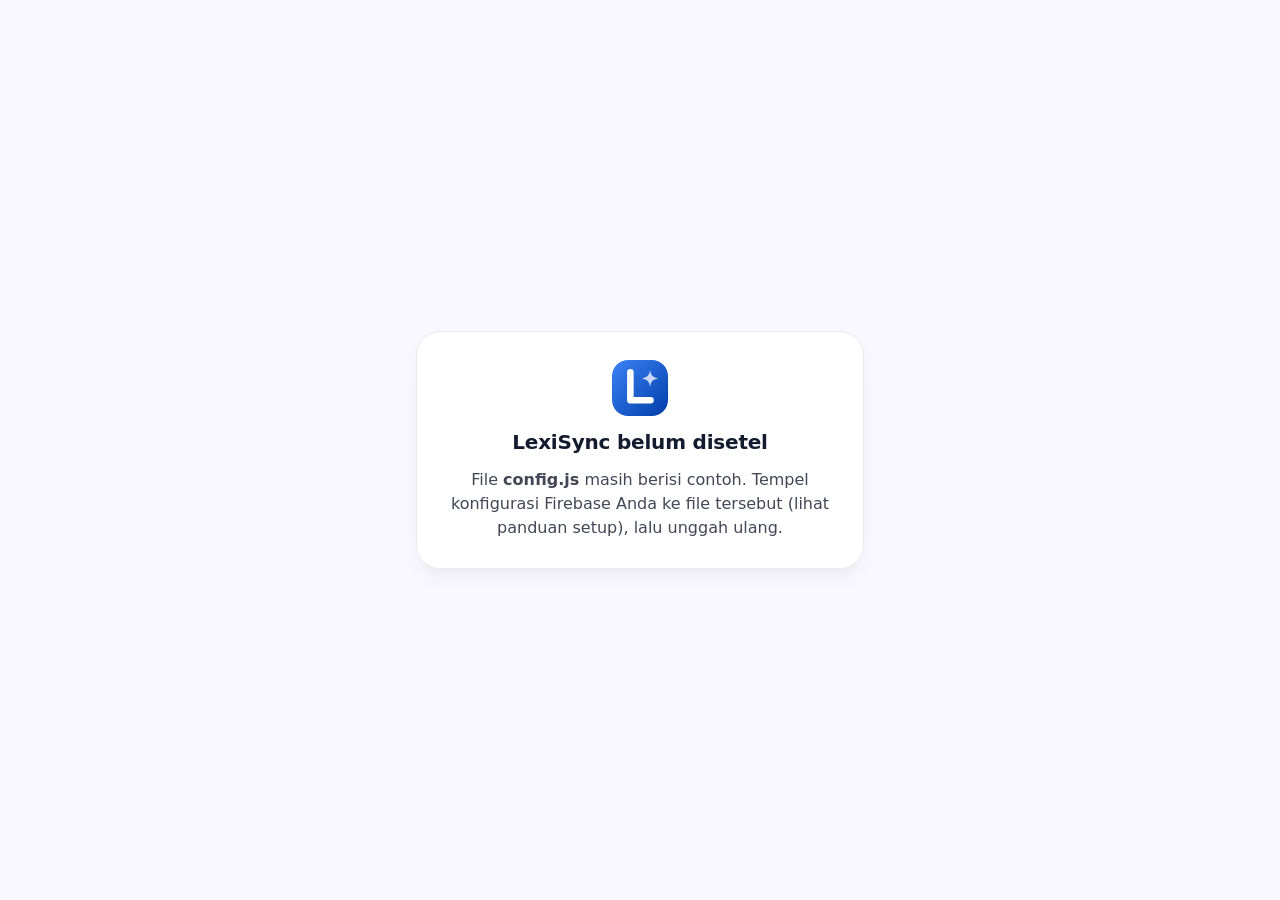
==== index.html @ 3a320dfc "Add files via upload" ====
<!doctype html>
<html lang="en" data-mode="student">
<head>
<meta charset="utf-8">
<meta name="viewport" content="width=device-width, initial-scale=1, viewport-fit=cover">
<meta name="theme-color" content="#faf8ff">
<meta name="color-scheme" content="light">
<meta name="description" content="LexiSync — The Adaptive CEFR Vocab Hub. Weekly vocabulary mastery quiz.">
<title>LexiSync · Adaptive CEFR Vocab Hub</title>
<link rel="icon" href="favicon.ico">
<link rel="preload" href="fonts/inter.woff2" as="font" type="font/woff2" crossorigin>
<link rel="stylesheet" href="app.css?v=1.1.0">
</head>
<body class="min-h-screen bg-surface text-on-surface antialiased">
<div id="app" class="min-h-screen">
  <div class="min-h-screen flex items-center justify-center text-on-surface-variant font-label-lg text-label-lg">Loading LexiSync…</div>
</div>
<div id="modal-root"></div>
<div id="toast-root"></div>
<noscript><p style="padding:24px;font-family:sans-serif">LexiSync needs JavaScript. Please enable it in your browser.</p></noscript>
<script src="config.js?v=1.1.0"></script>
<script src="firebase.js?v=1.1.0"></script>
<script src="app.js?v=1.1.0"></script>
</body>
</html>
---- app.css ----
@font-face{font-family:Inter;font-style:normal;font-display:swap;font-weight:100 900;src:url(fonts/inter.woff2) format("woff2")}@font-face{font-family:Plus Jakarta Sans;font-style:normal;font-display:swap;font-weight:200 800;src:url(fonts/jakarta.woff2) format("woff2")}*,:after,:before{--tw-border-spacing-x:0;--tw-border-spacing-y:0;--tw-translate-x:0;--tw-translate-y:0;--tw-rotate:0;--tw-skew-x:0;--tw-skew-y:0;--tw-scale-x:1;--tw-scale-y:1;--tw-pan-x: ;--tw-pan-y: ;--tw-pinch-zoom: ;--tw-scroll-snap-strictness:proximity;--tw-gradient-from-position: ;--tw-gradient-via-position: ;--tw-gradient-to-position: ;--tw-ordinal: ;--tw-slashed-zero: ;--tw-numeric-figure: ;--tw-numeric-spacing: ;--tw-numeric-fraction: ;--tw-ring-inset: ;--tw-ring-offset-width:0px;--tw-ring-offset-color:#fff;--tw-ring-color:rgba(59,130,246,.5);--tw-ring-offset-shadow:0 0 #0000;--tw-ring-shadow:0 0 #0000;--tw-shadow:0 0 #0000;--tw-shadow-colored:0 0 #0000;--tw-blur: ;--tw-brightness: ;--tw-contrast: ;--tw-grayscale: ;--tw-hue-rotate: ;--tw-invert: ;--tw-saturate: ;--tw-sepia: ;--tw-drop-shadow: ;--tw-backdrop-blur: ;--tw-backdrop-brightness: ;--tw-backdrop-contrast: ;--tw-backdrop-grayscale: ;--tw-backdrop-hue-rotate: ;--tw-backdrop-invert: ;--tw-backdrop-opacity: ;--tw-backdrop-saturate: ;--tw-backdrop-sepia: ;--tw-contain-size: ;--tw-contain-layout: ;--tw-contain-paint: ;--tw-contain-style: }::backdrop{--tw-border-spacing-x:0;--tw-border-spacing-y:0;--tw-translate-x:0;--tw-translate-y:0;--tw-rotate:0;--tw-skew-x:0;--tw-skew-y:0;--tw-scale-x:1;--tw-scale-y:1;--tw-pan-x: ;--tw-pan-y: ;--tw-pinch-zoom: ;--tw-scroll-snap-strictness:proximity;--tw-gradient-from-position: ;--tw-gradient-via-position: ;--tw-gradient-to-position: ;--tw-ordinal: ;--tw-slashed-zero: ;--tw-numeric-figure: ;--tw-numeric-spacing: ;--tw-numeric-fraction: ;--tw-ring-inset: ;--tw-ring-offset-width:0px;--tw-ring-offset-color:#fff;--tw-ring-color:rgba(59,130,246,.5);--tw-ring-offset-shadow:0 0 #0000;--tw-ring-shadow:0 0 #0000;--tw-shadow:0 0 #0000;--tw-shadow-colored:0 0 #0000;--tw-blur: ;--tw-brightness: ;--tw-contrast: ;--tw-grayscale: ;--tw-hue-rotate: ;--tw-invert: ;--tw-saturate: ;--tw-sepia: ;--tw-drop-shadow: ;--tw-backdrop-blur: ;--tw-backdrop-brightness: ;--tw-backdrop-contrast: ;--tw-backdrop-grayscale: ;--tw-backdrop-hue-rotate: ;--tw-backdrop-invert: ;--tw-backdrop-opacity: ;--tw-backdrop-saturate: ;--tw-backdrop-sepia: ;--tw-contain-size: ;--tw-contain-layout: ;--tw-contain-paint: ;--tw-contain-style: }

/*! tailwindcss v3.4.17 | MIT License | https://tailwindcss.com*/*,:after,:before{box-sizing:border-box;border:0 solid #e5e7eb}:after,:before{--tw-content:""}:host,html{line-height:1.5;-webkit-text-size-adjust:100%;-moz-tab-size:4;-o-tab-size:4;tab-size:4;font-family:Inter,system-ui,Segoe UI,Roboto,sans-serif;font-feature-settings:normal;font-variation-settings:normal;-webkit-tap-highlight-color:transparent}body{line-height:inherit}hr{height:0;color:inherit;border-top-width:1px}abbr:where([title]){-webkit-text-decoration:underline dotted;text-decoration:underline dotted}h1,h2,h3,h4,h5,h6{font-size:inherit;font-weight:inherit}a{color:inherit;text-decoration:inherit}b,strong{font-weight:bolder}code,kbd,pre,samp{font-family:ui-monospace,SFMono-Regular,Menlo,Monaco,Consolas,Liberation Mono,Courier New,monospace;font-feature-settings:normal;font-variation-settings:normal;font-size:1em}small{font-size:80%}sub,sup{font-size:75%;line-height:0;position:relative;vertical-align:baseline}sub{bottom:-.25em}sup{top:-.5em}table{text-indent:0;border-color:inherit;border-collapse:collapse}button,input,optgroup,select,textarea{font-family:inherit;font-feature-settings:inherit;font-variation-settings:inherit;font-size:100%;font-weight:inherit;line-height:inherit;letter-spacing:inherit;color:inherit;margin:0;padding:0}button,select{text-transform:none}button,input:where([type=button]),input:where([type=reset]),input:where([type=submit]){-webkit-appearance:button;background-color:transparent;background-image:none}:-moz-focusring{outline:auto}:-moz-ui-invalid{box-shadow:none}progress{vertical-align:baseline}::-webkit-inner-spin-button,::-webkit-outer-spin-button{height:auto}[type=search]{-webkit-appearance:textfield;outline-offset:-2px}::-webkit-search-decoration{-webkit-appearance:none}::-webkit-file-upload-button{-webkit-appearance:button;font:inherit}summary{display:list-item}blockquote,dd,dl,figure,h1,h2,h3,h4,h5,h6,hr,p,pre{margin:0}fieldset{margin:0}fieldset,legend{padding:0}menu,ol,ul{list-style:none;margin:0;padding:0}dialog{padding:0}textarea{resize:vertical}input::-moz-placeholder,textarea::-moz-placeholder{opacity:1;color:#9ca3af}input::placeholder,textarea::placeholder{opacity:1;color:#9ca3af}[role=button],button{cursor:pointer}:disabled{cursor:default}audio,canvas,embed,iframe,img,object,svg,video{display:block;vertical-align:middle}img,video{max-width:100%;height:auto}[hidden]:where(:not([hidden=until-found])){display:none}html{-webkit-text-size-adjust:100%;-webkit-tap-highlight-color:transparent}body{margin:0;overscroll-behavior-y:none;background:#faf8ff;color:#131b2e;font-family:Inter,system-ui,sans-serif}button{-webkit-tap-highlight-color:transparent}a:focus-visible,button:focus-visible,input:focus-visible,select:focus-visible{outline:3px solid rgba(37,99,235,.35);outline-offset:2px}.ic{width:1.25em;height:1.25em;fill:currentColor;display:inline-block;flex-shrink:0;vertical-align:middle}.card{border-radius:1rem;border-width:1px;--tw-border-opacity:1;border-color:rgb(233 236 239/var(--tw-border-opacity,1));--tw-bg-opacity:1;--tw-shadow:0 1px 3px 0 rgba(15,23,42,.04),0 1px 2px -1px rgba(15,23,42,.03);--tw-shadow-colored:0 1px 3px 0 var(--tw-shadow-color),0 1px 2px -1px var(--tw-shadow-color)}.card,.card-lg{background-color:rgb(255 255 255/var(--tw-bg-opacity,1));box-shadow:var(--tw-ring-offset-shadow,0 0 #0000),var(--tw-ring-shadow,0 0 #0000),var(--tw-shadow)}.card-lg{border-radius:1.5rem;border-width:1px;--tw-border-opacity:1;border-color:rgb(233 236 239/var(--tw-border-opacity,1));--tw-bg-opacity:1;--tw-shadow:0 10px 25px -5px rgba(15,23,42,.06),0 8px 10px -6px rgba(15,23,42,.03);--tw-shadow-colored:0 10px 25px -5px var(--tw-shadow-color),0 8px 10px -6px var(--tw-shadow-color)}.btn{display:inline-flex;-webkit-user-select:none;-moz-user-select:none;user-select:none;align-items:center;justify-content:center;gap:.5rem;border-radius:9999px;font-family:Inter,sans-serif;font-size:14px;line-height:20px;letter-spacing:.01em;font-weight:600;transition-property:all;transition-timing-function:cubic-bezier(.4,0,.2,1);transition-duration:.15s}.btn:active{--tw-translate-y:1px;transform:translate(var(--tw-translate-x),var(--tw-translate-y)) rotate(var(--tw-rotate)) skewX(var(--tw-skew-x)) skewY(var(--tw-skew-y)) scaleX(var(--tw-scale-x)) scaleY(var(--tw-scale-y))}.btn:disabled{cursor:not-allowed;opacity:.5}.btn-primary{display:inline-flex;-webkit-user-select:none;-moz-user-select:none;user-select:none;align-items:center;justify-content:center;gap:.5rem;border-radius:9999px;font-family:Inter,sans-serif;font-size:14px;line-height:20px;letter-spacing:.01em;font-weight:600;transition-property:all;transition-timing-function:cubic-bezier(.4,0,.2,1);transition-duration:.15s}.btn-primary:active{--tw-translate-y:1px;transform:translate(var(--tw-translate-x),var(--tw-translate-y)) rotate(var(--tw-rotate)) skewX(var(--tw-skew-x)) skewY(var(--tw-skew-y)) scaleX(var(--tw-scale-x)) scaleY(var(--tw-scale-y))}.btn-primary:disabled{cursor:not-allowed;opacity:.5}.btn-primary{--tw-bg-opacity:1;background-color:rgb(37 99 235/var(--tw-bg-opacity,1));--tw-text-opacity:1;color:rgb(255 255 255/var(--tw-text-opacity,1));--tw-shadow:0 6px 16px -6px rgba(37,99,235,.6);--tw-shadow-colored:0 6px 16px -6px var(--tw-shadow-color);box-shadow:var(--tw-ring-offset-shadow,0 0 #0000),var(--tw-ring-shadow,0 0 #0000),var(--tw-shadow)}.btn-primary:hover{--tw-bg-opacity:1;background-color:rgb(29 78 216/var(--tw-bg-opacity,1))}.btn-danger{display:inline-flex;-webkit-user-select:none;-moz-user-select:none;user-select:none;align-items:center;justify-content:center;gap:.5rem;border-radius:9999px;font-family:Inter,sans-serif;font-size:14px;line-height:20px;letter-spacing:.01em;font-weight:600;transition-property:all;transition-timing-function:cubic-bezier(.4,0,.2,1);transition-duration:.15s}.btn-danger:active{--tw-translate-y:1px;transform:translate(var(--tw-translate-x),var(--tw-translate-y)) rotate(var(--tw-rotate)) skewX(var(--tw-skew-x)) skewY(var(--tw-skew-y)) scaleX(var(--tw-scale-x)) scaleY(var(--tw-scale-y))}.btn-danger:disabled{cursor:not-allowed;opacity:.5}.btn-danger{--tw-bg-opacity:1;background-color:rgb(186 26 26/var(--tw-bg-opacity,1));--tw-text-opacity:1;color:rgb(255 255 255/var(--tw-text-opacity,1));--tw-shadow:0 6px 16px -6px rgba(186,26,26,.55);--tw-shadow-colored:0 6px 16px -6px var(--tw-shadow-color);box-shadow:var(--tw-ring-offset-shadow,0 0 #0000),var(--tw-ring-shadow,0 0 #0000),var(--tw-shadow)}.btn-danger:hover{--tw-bg-opacity:1;background-color:rgb(147 0 10/var(--tw-bg-opacity,1))}.btn-ghost{display:inline-flex;-webkit-user-select:none;-moz-user-select:none;user-select:none;align-items:center;justify-content:center;gap:.5rem;border-radius:9999px;font-family:Inter,sans-serif;font-size:14px;line-height:20px;letter-spacing:.01em;font-weight:600;transition-property:all;transition-timing-function:cubic-bezier(.4,0,.2,1);transition-duration:.15s}.btn-ghost:active{--tw-translate-y:1px;transform:translate(var(--tw-translate-x),var(--tw-translate-y)) rotate(var(--tw-rotate)) skewX(var(--tw-skew-x)) skewY(var(--tw-skew-y)) scaleX(var(--tw-scale-x)) scaleY(var(--tw-scale-y))}.btn-ghost:disabled{cursor:not-allowed;opacity:.5}.btn-ghost{--tw-bg-opacity:1;background-color:rgb(242 243 255/var(--tw-bg-opacity,1));--tw-text-opacity:1;color:rgb(19 27 46/var(--tw-text-opacity,1))}.btn-ghost:hover{--tw-bg-opacity:1;background-color:rgb(234 237 255/var(--tw-bg-opacity,1))}.btn-outline{display:inline-flex;-webkit-user-select:none;-moz-user-select:none;user-select:none;align-items:center;justify-content:center;gap:.5rem;border-radius:9999px;font-family:Inter,sans-serif;font-size:14px;line-height:20px;letter-spacing:.01em;font-weight:600;transition-property:all;transition-timing-function:cubic-bezier(.4,0,.2,1);transition-duration:.15s}.btn-outline:active{--tw-translate-y:1px;transform:translate(var(--tw-translate-x),var(--tw-translate-y)) rotate(var(--tw-rotate)) skewX(var(--tw-skew-x)) skewY(var(--tw-skew-y)) scaleX(var(--tw-scale-x)) scaleY(var(--tw-scale-y))}.btn-outline:disabled{cursor:not-allowed;opacity:.5}.btn-outline{border-width:1px;--tw-border-opacity:1;border-color:rgb(195 198 215/var(--tw-border-opacity,1));--tw-bg-opacity:1;background-color:rgb(255 255 255/var(--tw-bg-opacity,1));--tw-text-opacity:1;color:rgb(19 27 46/var(--tw-text-opacity,1))}.btn-outline:hover{--tw-bg-opacity:1;background-color:rgb(242 243 255/var(--tw-bg-opacity,1))}.chip{display:inline-flex;height:1.5rem;align-items:center;gap:.25rem;white-space:nowrap;border-radius:9999px;padding-left:.625rem;padding-right:.625rem;font-family:Inter,sans-serif;font-size:11px;line-height:14px;letter-spacing:.03em;font-weight:500}.field{width:100%;border-radius:.75rem;border-width:1px;--tw-border-opacity:1;border-color:rgb(233 236 239/var(--tw-border-opacity,1));--tw-bg-opacity:1;background-color:rgb(242 243 255/var(--tw-bg-opacity,1));padding:.875rem 1rem;font-size:16px;line-height:24px;letter-spacing:0;font-weight:400;--tw-text-opacity:1;color:rgb(19 27 46/var(--tw-text-opacity,1));outline:2px solid transparent;outline-offset:2px;transition-property:all;transition-timing-function:cubic-bezier(.4,0,.2,1);transition-duration:.15s}.field::-moz-placeholder{--tw-text-opacity:1;color:rgb(148 163 184/var(--tw-text-opacity,1))}.field::placeholder{--tw-text-opacity:1;color:rgb(148 163 184/var(--tw-text-opacity,1))}.field:focus{--tw-border-opacity:1;border-color:rgb(37 99 235/var(--tw-border-opacity,1));--tw-bg-opacity:1;background-color:rgb(255 255 255/var(--tw-bg-opacity,1));--tw-ring-offset-shadow:var(--tw-ring-inset) 0 0 0 var(--tw-ring-offset-width) var(--tw-ring-offset-color);--tw-ring-shadow:var(--tw-ring-inset) 0 0 0 calc(4px + var(--tw-ring-offset-width)) var(--tw-ring-color);box-shadow:var(--tw-ring-offset-shadow),var(--tw-ring-shadow),var(--tw-shadow,0 0 #0000);--tw-ring-color:rgba(37,99,235,.15)}.eyebrow{font-family:Inter,sans-serif;font-size:11px;line-height:14px;font-weight:500;text-transform:uppercase;letter-spacing:.12em;--tw-text-opacity:1;color:rgb(67 70 85/var(--tw-text-opacity,1))}.opt{display:flex;width:100%;align-items:center;gap:.75rem;border-radius:1rem;border-width:1.5px;--tw-border-opacity:1;border-color:rgb(233 236 239/var(--tw-border-opacity,1));--tw-bg-opacity:1;background-color:rgb(255 255 255/var(--tw-bg-opacity,1));padding:1rem;text-align:left;transition-property:all;transition-timing-function:cubic-bezier(.4,0,.2,1);transition-duration:.15s}.opt:active{--tw-translate-y:1px;transform:translate(var(--tw-translate-x),var(--tw-translate-y)) rotate(var(--tw-rotate)) skewX(var(--tw-skew-x)) skewY(var(--tw-skew-y)) scaleX(var(--tw-scale-x)) scaleY(var(--tw-scale-y))}.opt:hover{--tw-border-opacity:1;border-color:rgb(180 197 255/var(--tw-border-opacity,1));background-color:rgba(242,243,255,.6)}.opt.sel{--tw-border-opacity:1;border-color:rgb(37 99 235/var(--tw-border-opacity,1));background-color:rgba(37,99,235,.06);--tw-shadow:0 0 0 3px rgba(37,99,235,.1);--tw-shadow-colored:0 0 0 3px var(--tw-shadow-color);box-shadow:var(--tw-ring-offset-shadow,0 0 #0000),var(--tw-ring-shadow,0 0 #0000),var(--tw-shadow)}.radio{display:flex;height:1.25rem;width:1.25rem;flex-shrink:0;align-items:center;justify-content:center;border-radius:9999px;border-width:2px;--tw-border-opacity:1;border-color:rgb(195 198 215/var(--tw-border-opacity,1));transition-property:color,background-color,border-color,text-decoration-color,fill,stroke;transition-timing-function:cubic-bezier(.4,0,.2,1);transition-duration:.15s}.opt.sel .radio{--tw-border-opacity:1;border-color:rgb(37 99 235/var(--tw-border-opacity,1));--tw-bg-opacity:1;background-color:rgb(37 99 235/var(--tw-bg-opacity,1))}.seg{height:.375rem;flex:1 1 0%;border-radius:9999px;--tw-bg-opacity:1;background-color:rgb(226 231 255/var(--tw-bg-opacity,1));transition-property:color,background-color,border-color,text-decoration-color,fill,stroke;transition-timing-function:cubic-bezier(.4,0,.2,1);transition-duration:.15s}.backdrop{position:fixed;inset:0;z-index:80;display:flex;align-items:center;justify-content:center;background-color:rgba(15,23,42,.35);padding:1rem;--tw-backdrop-blur:blur(8px);-webkit-backdrop-filter:var(--tw-backdrop-blur) var(--tw-backdrop-brightness) var(--tw-backdrop-contrast) var(--tw-backdrop-grayscale) var(--tw-backdrop-hue-rotate) var(--tw-backdrop-invert) var(--tw-backdrop-opacity) var(--tw-backdrop-saturate) var(--tw-backdrop-sepia);backdrop-filter:var(--tw-backdrop-blur) var(--tw-backdrop-brightness) var(--tw-backdrop-contrast) var(--tw-backdrop-grayscale) var(--tw-backdrop-hue-rotate) var(--tw-backdrop-invert) var(--tw-backdrop-opacity) var(--tw-backdrop-saturate) var(--tw-backdrop-sepia)}.modal{max-height:92vh;width:100%;max-width:28rem;overflow-y:auto;border-radius:1.5rem;--tw-bg-opacity:1;background-color:rgb(255 255 255/var(--tw-bg-opacity,1));padding:1.5rem;--tw-shadow:0 25px 50px -12px rgba(15,23,42,.25);--tw-shadow-colored:0 25px 50px -12px var(--tw-shadow-color);box-shadow:var(--tw-ring-offset-shadow,0 0 #0000),var(--tw-ring-shadow,0 0 #0000),var(--tw-shadow)}@media (min-width:640px){.modal{padding:1.75rem}}.pointer-events-none{pointer-events:none}.fixed{position:fixed}.absolute{position:absolute}.relative{position:relative}.sticky{position:sticky}.inset-0{inset:0}.inset-x-0{left:0;right:0}.-right-1{right:-.25rem}.-top-1{top:-.25rem}.bottom-0{bottom:0}.bottom-6{bottom:1.5rem}.left-1\/2{left:50%}.left-3{left:.75rem}.left-4{left:1rem}.right-0{right:0}.right-4{right:1rem}.top-0{top:0}.top-1\/2{top:50%}.z-40{z-index:40}.z-\[100\]{z-index:100}.z-\[90\]{z-index:90}.-mx-5{margin-left:-1.25rem;margin-right:-1.25rem}.mx-1{margin-left:.25rem;margin-right:.25rem}.mx-auto{margin-left:auto;margin-right:auto}.-mb-5{margin-bottom:-1.25rem}.-ml-2{margin-left:-.5rem}.mb-2{margin-bottom:.5rem}.mb-2\.5{margin-bottom:.625rem}.ml-1{margin-left:.25rem}.ml-auto{margin-left:auto}.mr-1{margin-right:.25rem}.mt-0\.5{margin-top:.125rem}.mt-1{margin-top:.25rem}.mt-1\.5{margin-top:.375rem}.mt-2{margin-top:.5rem}.mt-2\.5{margin-top:.625rem}.mt-3{margin-top:.75rem}.mt-4{margin-top:1rem}.mt-5{margin-top:1.25rem}.mt-6{margin-top:1.5rem}.mt-8{margin-top:2rem}.block{display:block}.inline-block{display:inline-block}.flex{display:flex}.inline-flex{display:inline-flex}.grid{display:grid}.hidden{display:none}.h-1\.5{height:.375rem}.h-10{height:2.5rem}.h-11{height:2.75rem}.h-12{height:3rem}.h-14{height:3.5rem}.h-16{height:4rem}.h-2{height:.5rem}.h-20{height:5rem}.h-3{height:.75rem}.h-4{height:1rem}.h-5{height:1.25rem}.h-52{height:13rem}.h-7{height:1.75rem}.h-8{height:2rem}.h-9{height:2.25rem}.h-\[168px\]{height:168px}.h-auto{height:auto}.h-full{height:100%}.min-h-screen{min-height:100vh}.\!w-auto{width:auto!important}.w-1\.5{width:.375rem}.w-10{width:2.5rem}.w-11{width:2.75rem}.w-12{width:3rem}.w-14{width:3.5rem}.w-16{width:4rem}.w-2{width:.5rem}.w-20{width:5rem}.w-24{width:6rem}.w-3{width:.75rem}.w-4{width:1rem}.w-5{width:1.25rem}.w-52{width:13rem}.w-7{width:1.75rem}.w-8{width:2rem}.w-9{width:2.25rem}.w-\[168px\]{width:168px}.w-full{width:100%}.min-w-0{min-width:0}.min-w-\[200px\]{min-width:200px}.max-w-6xl{max-width:72rem}.max-w-\[92vw\]{max-width:92vw}.max-w-md{max-width:28rem}.max-w-sm{max-width:24rem}.max-w-xl{max-width:36rem}.flex-1{flex:1 1 0%}.flex-\[1\.4\]{flex:1.4}.shrink-0{flex-shrink:0}.-translate-y-1\/2{--tw-translate-y:-50%}.-rotate-90,.-translate-y-1\/2{transform:translate(var(--tw-translate-x),var(--tw-translate-y)) rotate(var(--tw-rotate)) skewX(var(--tw-skew-x)) skewY(var(--tw-skew-y)) scaleX(var(--tw-scale-x)) scaleY(var(--tw-scale-y))}.-rotate-90{--tw-rotate:-90deg}.rotate-180{--tw-rotate:180deg;transform:translate(var(--tw-translate-x),var(--tw-translate-y)) rotate(var(--tw-rotate)) skewX(var(--tw-skew-x)) skewY(var(--tw-skew-y)) scaleX(var(--tw-scale-x)) scaleY(var(--tw-scale-y))}.cursor-pointer{cursor:pointer}.list-decimal{list-style-type:decimal}.appearance-none{-webkit-appearance:none;-moz-appearance:none;appearance:none}.grid-cols-2{grid-template-columns:repeat(2,minmax(0,1fr))}.grid-cols-3{grid-template-columns:repeat(3,minmax(0,1fr))}.grid-cols-6{grid-template-columns:repeat(6,minmax(0,1fr))}.flex-col{flex-direction:column}.flex-wrap{flex-wrap:wrap}.items-start{align-items:flex-start}.items-end{align-items:flex-end}.items-center{align-items:center}.items-baseline{align-items:baseline}.justify-center{justify-content:center}.justify-between{justify-content:space-between}.gap-0\.5{gap:.125rem}.gap-1{gap:.25rem}.gap-1\.5{gap:.375rem}.gap-2{gap:.5rem}.gap-2\.5{gap:.625rem}.gap-3{gap:.75rem}.gap-4{gap:1rem}.gap-6{gap:1.5rem}.gap-x-3{-moz-column-gap:.75rem;column-gap:.75rem}.gap-y-0\.5{row-gap:.125rem}.space-y-1>:not([hidden])~:not([hidden]){--tw-space-y-reverse:0;margin-top:calc(.25rem*(1 - var(--tw-space-y-reverse)));margin-bottom:calc(.25rem*var(--tw-space-y-reverse))}.space-y-2>:not([hidden])~:not([hidden]){--tw-space-y-reverse:0;margin-top:calc(.5rem*(1 - var(--tw-space-y-reverse)));margin-bottom:calc(.5rem*var(--tw-space-y-reverse))}.space-y-2\.5>:not([hidden])~:not([hidden]){--tw-space-y-reverse:0;margin-top:calc(.625rem*(1 - var(--tw-space-y-reverse)));margin-bottom:calc(.625rem*var(--tw-space-y-reverse))}.space-y-3>:not([hidden])~:not([hidden]){--tw-space-y-reverse:0;margin-top:calc(.75rem*(1 - var(--tw-space-y-reverse)));margin-bottom:calc(.75rem*var(--tw-space-y-reverse))}.space-y-4>:not([hidden])~:not([hidden]){--tw-space-y-reverse:0;margin-top:calc(1rem*(1 - var(--tw-space-y-reverse)));margin-bottom:calc(1rem*var(--tw-space-y-reverse))}.space-y-5>:not([hidden])~:not([hidden]){--tw-space-y-reverse:0;margin-top:calc(1.25rem*(1 - var(--tw-space-y-reverse)));margin-bottom:calc(1.25rem*var(--tw-space-y-reverse))}.space-y-6>:not([hidden])~:not([hidden]){--tw-space-y-reverse:0;margin-top:calc(1.5rem*(1 - var(--tw-space-y-reverse)));margin-bottom:calc(1.5rem*var(--tw-space-y-reverse))}.overflow-hidden{overflow:hidden}.overflow-x-auto{overflow-x:auto}.truncate{overflow:hidden;text-overflow:ellipsis}.truncate,.whitespace-nowrap{white-space:nowrap}.break-words{overflow-wrap:break-word}.break-all{word-break:break-all}.rounded-2xl{border-radius:1rem}.rounded-3xl{border-radius:1.5rem}.rounded-\[22px\]{border-radius:22px}.rounded-full{border-radius:9999px}.rounded-xl{border-radius:.75rem}.rounded-b-2xl{border-bottom-right-radius:1rem;border-bottom-left-radius:1rem}.border{border-width:1px}.border-b-2{border-bottom-width:2px}.border-t{border-top-width:1px}.border-dashed{border-style:dashed}.\!border-\[rgba\(239\2c 68\2c 68\2c 0\.3\)\]{border-color:rgba(239,68,68,.3)!important}.\!border-\[rgba\(239\2c 68\2c 68\2c 0\.35\)\]{border-color:rgba(239,68,68,.35)!important}.border-\[\#a7f3d0\]{--tw-border-opacity:1;border-color:rgb(167 243 208/var(--tw-border-opacity,1))}.border-\[\#e9ecef\]{--tw-border-opacity:1;border-color:rgb(233 236 239/var(--tw-border-opacity,1))}.border-\[rgba\(239\2c 68\2c 68\2c 0\.2\)\]{border-color:rgba(239,68,68,.2)}.border-\[rgba\(239\2c 68\2c 68\2c 0\.25\)\]{border-color:rgba(239,68,68,.25)}.border-\[rgba\(37\2c 99\2c 235\2c 0\.35\)\]{border-color:rgba(37,99,235,.35)}.border-outline-variant{--tw-border-opacity:1;border-color:rgb(195 198 215/var(--tw-border-opacity,1))}.border-primary-container\/40{border-color:rgba(37,99,235,.4)}.border-primary-container\/60{border-color:rgba(37,99,235,.6)}.border-surface-container{--tw-border-opacity:1;border-color:rgb(234 237 255/var(--tw-border-opacity,1))}.\!bg-error-container{--tw-bg-opacity:1!important;background-color:rgb(255 218 214/var(--tw-bg-opacity,1))!important}.\!bg-primary{--tw-bg-opacity:1!important;background-color:rgb(0 74 198/var(--tw-bg-opacity,1))!important}.\!bg-primary-container\/45{background-color:rgba(37,99,235,.45)!important}.bg-\[\#047857\]{--tw-bg-opacity:1;background-color:rgb(4 120 87/var(--tw-bg-opacity,1))}.bg-\[\#10b981\]{--tw-bg-opacity:1;background-color:rgb(16 185 129/var(--tw-bg-opacity,1))}.bg-\[\#d1fae5\]{--tw-bg-opacity:1;background-color:rgb(209 250 229/var(--tw-bg-opacity,1))}.bg-\[\#ecfdf5\]{--tw-bg-opacity:1;background-color:rgb(236 253 245/var(--tw-bg-opacity,1))}.bg-\[\#fdecec\]{--tw-bg-opacity:1;background-color:rgb(253 236 236/var(--tw-bg-opacity,1))}.bg-\[rgba\(124\2c 58\2c 237\2c 0\.1\)\]{background-color:rgba(124,58,237,.1)}.bg-\[rgba\(16\2c 185\2c 129\2c 0\.1\)\]{background-color:rgba(16,185,129,.1)}.bg-\[rgba\(239\2c 68\2c 68\2c 0\.03\)\]{background-color:rgba(239,68,68,.03)}.bg-\[rgba\(239\2c 68\2c 68\2c 0\.06\)\]{background-color:rgba(239,68,68,.06)}.bg-\[rgba\(239\2c 68\2c 68\2c 0\.08\)\]{background-color:rgba(239,68,68,.08)}.bg-\[rgba\(37\2c 99\2c 235\2c 0\.1\)\]{background-color:rgba(37,99,235,.1)}.bg-current{background-color:currentColor}.bg-error{--tw-bg-opacity:1;background-color:rgb(186 26 26/var(--tw-bg-opacity,1))}.bg-error-container{--tw-bg-opacity:1;background-color:rgb(255 218 214/var(--tw-bg-opacity,1))}.bg-inverse-surface{--tw-bg-opacity:1;background-color:rgb(40 48 68/var(--tw-bg-opacity,1))}.bg-primary{--tw-bg-opacity:1;background-color:rgb(0 74 198/var(--tw-bg-opacity,1))}.bg-primary-container{--tw-bg-opacity:1;background-color:rgb(37 99 235/var(--tw-bg-opacity,1))}.bg-primary-container\/10{background-color:rgba(37,99,235,.1)}.bg-secondary-fixed{--tw-bg-opacity:1;background-color:rgb(220 225 255/var(--tw-bg-opacity,1))}.bg-surface{--tw-bg-opacity:1;background-color:rgb(250 248 255/var(--tw-bg-opacity,1))}.bg-surface-container{--tw-bg-opacity:1;background-color:rgb(234 237 255/var(--tw-bg-opacity,1))}.bg-surface-container-high{--tw-bg-opacity:1;background-color:rgb(226 231 255/var(--tw-bg-opacity,1))}.bg-surface-container-low{--tw-bg-opacity:1;background-color:rgb(242 243 255/var(--tw-bg-opacity,1))}.bg-surface\/80{background-color:rgba(250,248,255,.8)}.bg-surface\/85{background-color:rgba(250,248,255,.85)}.bg-tertiary{--tw-bg-opacity:1;background-color:rgb(120 75 0/var(--tw-bg-opacity,1))}.bg-tertiary-fixed{--tw-bg-opacity:1;background-color:rgb(255 221 184/var(--tw-bg-opacity,1))}.bg-white{--tw-bg-opacity:1;background-color:rgb(255 255 255/var(--tw-bg-opacity,1))}.bg-white\/70{background-color:hsla(0,0%,100%,.7)}.bg-white\/90{background-color:hsla(0,0%,100%,.9)}.bg-gradient-to-b{background-image:linear-gradient(to bottom,var(--tw-gradient-stops))}.bg-gradient-to-t{background-image:linear-gradient(to top,var(--tw-gradient-stops))}.from-surface{--tw-gradient-from:#faf8ff var(--tw-gradient-from-position);--tw-gradient-to:rgba(250,248,255,0) var(--tw-gradient-to-position);--tw-gradient-stops:var(--tw-gradient-from),var(--tw-gradient-to)}.from-surface-container-low{--tw-gradient-from:#f2f3ff var(--tw-gradient-from-position);--tw-gradient-to:rgba(242,243,255,0) var(--tw-gradient-to-position);--tw-gradient-stops:var(--tw-gradient-from),var(--tw-gradient-to)}.via-surface\/95{--tw-gradient-to:rgba(250,248,255,0) var(--tw-gradient-to-position);--tw-gradient-stops:var(--tw-gradient-from),rgba(250,248,255,.95) var(--tw-gradient-via-position),var(--tw-gradient-to)}.to-surface\/0{--tw-gradient-to:rgba(250,248,255,0) var(--tw-gradient-to-position)}.to-white{--tw-gradient-to:#fff var(--tw-gradient-to-position)}.object-cover{-o-object-fit:cover;object-fit:cover}.p-1{padding:.25rem}.p-10{padding:2.5rem}.p-3{padding:.75rem}.p-3\.5{padding:.875rem}.p-4{padding:1rem}.p-5{padding:1.25rem}.p-6{padding:1.5rem}.p-7{padding:1.75rem}.p-8{padding:2rem}.\!py-2\.5{padding-top:.625rem!important;padding-bottom:.625rem!important}.px-1{padding-left:.25rem;padding-right:.25rem}.px-1\.5{padding-left:.375rem;padding-right:.375rem}.px-3{padding-left:.75rem;padding-right:.75rem}.px-3\.5{padding-left:.875rem;padding-right:.875rem}.px-4{padding-left:1rem;padding-right:1rem}.px-5{padding-left:1.25rem;padding-right:1.25rem}.py-0\.5{padding-top:.125rem;padding-bottom:.125rem}.py-1\.5{padding-top:.375rem;padding-bottom:.375rem}.py-2{padding-top:.5rem;padding-bottom:.5rem}.py-2\.5{padding-top:.625rem;padding-bottom:.625rem}.py-3{padding-top:.75rem;padding-bottom:.75rem}.py-3\.5{padding-top:.875rem;padding-bottom:.875rem}.py-4{padding-top:1rem;padding-bottom:1rem}.py-5{padding-top:1.25rem;padding-bottom:1.25rem}.pb-10{padding-bottom:2.5rem}.pb-12{padding-bottom:3rem}.pb-2{padding-bottom:.5rem}.pb-28{padding-bottom:7rem}.pb-4{padding-bottom:1rem}.pb-40{padding-bottom:10rem}.pb-5{padding-bottom:1.25rem}.pl-10{padding-left:2.5rem}.pl-12{padding-left:3rem}.pl-3\.5{padding-left:.875rem}.pl-5{padding-left:1.25rem}.pr-10{padding-right:2.5rem}.pr-2\.5{padding-right:.625rem}.pt-12{padding-top:3rem}.pt-2{padding-top:.5rem}.pt-4{padding-top:1rem}.pt-6{padding-top:1.5rem}.pt-8{padding-top:2rem}.text-left{text-align:left}.text-center{text-align:center}.align-middle{vertical-align:middle}.font-code-phonetic{font-family:Inter,sans-serif}.font-display{font-family:Plus Jakarta Sans,Inter,system-ui,sans-serif}.font-label-lg,.font-label-md,.font-label-sm{font-family:Inter,sans-serif}.\!text-\[10px\]{font-size:10px!important}.text-\[10\.5px\]{font-size:10.5px}.text-\[10px\]{font-size:10px}.text-\[11px\]{font-size:11px}.text-\[13px\]{font-size:13px}.text-\[14px\]{font-size:14px}.text-\[15px\]{font-size:15px}.text-\[16px\]{font-size:16px}.text-\[17px\]{font-size:17px}.text-\[18px\]{font-size:18px}.text-\[19px\]{font-size:19px}.text-\[20px\]{font-size:20px}.text-\[22px\]{font-size:22px}.text-\[24px\]{font-size:24px}.text-\[26px\]{font-size:26px}.text-\[28px\]{font-size:28px}.text-\[30px\]{font-size:30px}.text-\[32px\]{font-size:32px}.text-\[34px\]{font-size:34px}.text-\[38px\]{font-size:38px}.text-\[40px\]{font-size:40px}.text-\[44px\]{font-size:44px}.text-\[46px\]{font-size:46px}.text-body-lg{font-size:18px;line-height:28px;letter-spacing:-.005em;font-weight:400}.text-body-md{font-size:16px;line-height:24px}.text-body-md,.text-body-sm{letter-spacing:0;font-weight:400}.text-body-sm{font-size:14px;line-height:20px}.text-code-phonetic{font-size:15px;line-height:22px;letter-spacing:.02em;font-weight:400}.text-display-hero-mobile{font-size:34px;line-height:42px;letter-spacing:-.025em;font-weight:700}.text-headline-lg-mobile{font-size:26px;line-height:34px;letter-spacing:-.015em;font-weight:600}.text-headline-md{font-size:24px;line-height:32px;letter-spacing:-.015em;font-weight:600}.text-headline-sm{font-size:20px;line-height:28px;letter-spacing:-.01em;font-weight:600}.text-label-lg{font-size:14px;line-height:20px;letter-spacing:.01em;font-weight:600}.text-label-md{font-size:12px;line-height:16px;letter-spacing:.02em;font-weight:600}.text-label-sm{font-size:11px;line-height:14px;letter-spacing:.03em;font-weight:500}.font-bold{font-weight:700}.font-medium{font-weight:500}.font-normal{font-weight:400}.font-semibold{font-weight:600}.capitalize{text-transform:capitalize}.italic{font-style:italic}.ordinal{--tw-ordinal:ordinal;font-variant-numeric:var(--tw-ordinal) var(--tw-slashed-zero) var(--tw-numeric-figure) var(--tw-numeric-spacing) var(--tw-numeric-fraction)}.leading-10{line-height:2.5rem}.leading-4{line-height:1rem}.leading-6{line-height:1.5rem}.leading-8{line-height:2rem}.leading-none{line-height:1}.leading-tight{line-height:1.25}.tracking-tight{letter-spacing:-.025em}.\!text-error{--tw-text-opacity:1!important;color:rgb(186 26 26/var(--tw-text-opacity,1))!important}.\!text-on-surface-variant{--tw-text-opacity:1!important;color:rgb(67 70 85/var(--tw-text-opacity,1))!important}.text-\[\#047857\]{--tw-text-opacity:1;color:rgb(4 120 87/var(--tw-text-opacity,1))}.text-\[\#059669\]{--tw-text-opacity:1;color:rgb(5 150 105/var(--tw-text-opacity,1))}.text-\[\#065f46\]{--tw-text-opacity:1;color:rgb(6 95 70/var(--tw-text-opacity,1))}.text-\[\#2563eb\]{--tw-text-opacity:1;color:rgb(37 99 235/var(--tw-text-opacity,1))}.text-\[\#7c3aed\]{--tw-text-opacity:1;color:rgb(124 58 237/var(--tw-text-opacity,1))}.text-\[\#991b1b\]{--tw-text-opacity:1;color:rgb(153 27 27/var(--tw-text-opacity,1))}.text-\[\#991b1b\]\/70{color:rgba(153,27,27,.7)}.text-\[\#991b1b\]\/80{color:rgba(153,27,27,.8)}.text-error{--tw-text-opacity:1;color:rgb(186 26 26/var(--tw-text-opacity,1))}.text-inverse-on-surface{--tw-text-opacity:1;color:rgb(238 240 255/var(--tw-text-opacity,1))}.text-on-error-container{--tw-text-opacity:1;color:rgb(147 0 10/var(--tw-text-opacity,1))}.text-on-primary-fixed-variant{--tw-text-opacity:1;color:rgb(0 62 168/var(--tw-text-opacity,1))}.text-on-secondary-fixed{--tw-text-opacity:1;color:rgb(0 21 81/var(--tw-text-opacity,1))}.text-on-surface{--tw-text-opacity:1;color:rgb(19 27 46/var(--tw-text-opacity,1))}.text-on-surface-variant{--tw-text-opacity:1;color:rgb(67 70 85/var(--tw-text-opacity,1))}.text-on-tertiary-fixed{--tw-text-opacity:1;color:rgb(42 23 0/var(--tw-text-opacity,1))}.text-on-tertiary-fixed-variant{--tw-text-opacity:1;color:rgb(101 62 0/var(--tw-text-opacity,1))}.text-outline{--tw-text-opacity:1;color:rgb(115 118 134/var(--tw-text-opacity,1))}.text-outline-variant{--tw-text-opacity:1;color:rgb(195 198 215/var(--tw-text-opacity,1))}.text-primary{--tw-text-opacity:1;color:rgb(0 74 198/var(--tw-text-opacity,1))}.text-primary-container{--tw-text-opacity:1;color:rgb(37 99 235/var(--tw-text-opacity,1))}.text-tertiary{--tw-text-opacity:1;color:rgb(120 75 0/var(--tw-text-opacity,1))}.text-white{--tw-text-opacity:1;color:rgb(255 255 255/var(--tw-text-opacity,1))}.text-white\/90{color:hsla(0,0%,100%,.9)}.antialiased{-webkit-font-smoothing:antialiased;-moz-osx-font-smoothing:grayscale}.accent-\[\#2563eb\]{accent-color:#2563eb}.opacity-70{opacity:.7}.shadow-\[0_10px_25px_-8px_rgba\(37\2c 99\2c 235\2c 0\.55\)\]{--tw-shadow:0 10px 25px -8px rgba(37,99,235,.55);--tw-shadow-colored:0 10px 25px -8px var(--tw-shadow-color);box-shadow:var(--tw-ring-offset-shadow,0 0 #0000),var(--tw-ring-shadow,0 0 #0000),var(--tw-shadow)}.shadow-\[0_1px_8px_rgba\(0\2c 0\2c 0\2c 0\.04\)\]{--tw-shadow:0 1px 8px rgba(0,0,0,.04);--tw-shadow-colored:0 1px 8px var(--tw-shadow-color);box-shadow:var(--tw-ring-offset-shadow,0 0 #0000),var(--tw-ring-shadow,0 0 #0000),var(--tw-shadow)}.shadow-\[0_6px_16px_-6px_rgba\(0\2c 74\2c 198\2c 0\.7\)\]{--tw-shadow:0 6px 16px -6px rgba(0,74,198,.7);--tw-shadow-colored:0 6px 16px -6px var(--tw-shadow-color)}.shadow-\[0_6px_16px_-6px_rgba\(0\2c 74\2c 198\2c 0\.7\)\],.shadow-sm{box-shadow:var(--tw-ring-offset-shadow,0 0 #0000),var(--tw-ring-shadow,0 0 #0000),var(--tw-shadow)}.shadow-sm{--tw-shadow:0 1px 2px 0 rgba(0,0,0,.05);--tw-shadow-colored:0 1px 2px 0 var(--tw-shadow-color)}.shadow-xl{--tw-shadow:0 20px 25px -5px rgba(0,0,0,.1),0 8px 10px -6px rgba(0,0,0,.1);--tw-shadow-colored:0 20px 25px -5px var(--tw-shadow-color),0 8px 10px -6px var(--tw-shadow-color);box-shadow:var(--tw-ring-offset-shadow,0 0 #0000),var(--tw-ring-shadow,0 0 #0000),var(--tw-shadow)}.ring-2{--tw-ring-offset-shadow:var(--tw-ring-inset) 0 0 0 var(--tw-ring-offset-width) var(--tw-ring-offset-color);--tw-ring-shadow:var(--tw-ring-inset) 0 0 0 calc(2px + var(--tw-ring-offset-width)) var(--tw-ring-color)}.ring-2,.ring-4{box-shadow:var(--tw-ring-offset-shadow),var(--tw-ring-shadow),var(--tw-shadow,0 0 #0000)}.ring-4{--tw-ring-offset-shadow:var(--tw-ring-inset) 0 0 0 var(--tw-ring-offset-width) var(--tw-ring-offset-color);--tw-ring-shadow:var(--tw-ring-inset) 0 0 0 calc(4px + var(--tw-ring-offset-width)) var(--tw-ring-color)}.ring-8{--tw-ring-offset-shadow:var(--tw-ring-inset) 0 0 0 var(--tw-ring-offset-width) var(--tw-ring-offset-color);--tw-ring-shadow:var(--tw-ring-inset) 0 0 0 calc(8px + var(--tw-ring-offset-width)) var(--tw-ring-color);box-shadow:var(--tw-ring-offset-shadow),var(--tw-ring-shadow),var(--tw-shadow,0 0 #0000)}.ring-error-container{--tw-ring-opacity:1;--tw-ring-color:rgb(255 218 214/var(--tw-ring-opacity,1))}.ring-surface{--tw-ring-opacity:1;--tw-ring-color:rgb(250 248 255/var(--tw-ring-opacity,1))}.ring-white{--tw-ring-opacity:1;--tw-ring-color:rgb(255 255 255/var(--tw-ring-opacity,1))}.filter{filter:var(--tw-blur) var(--tw-brightness) var(--tw-contrast) var(--tw-grayscale) var(--tw-hue-rotate) var(--tw-invert) var(--tw-saturate) var(--tw-sepia) var(--tw-drop-shadow)}.backdrop-blur-xl{--tw-backdrop-blur:blur(24px);-webkit-backdrop-filter:var(--tw-backdrop-blur) var(--tw-backdrop-brightness) var(--tw-backdrop-contrast) var(--tw-backdrop-grayscale) var(--tw-backdrop-hue-rotate) var(--tw-backdrop-invert) var(--tw-backdrop-opacity) var(--tw-backdrop-saturate) var(--tw-backdrop-sepia);backdrop-filter:var(--tw-backdrop-blur) var(--tw-backdrop-brightness) var(--tw-backdrop-contrast) var(--tw-backdrop-grayscale) var(--tw-backdrop-hue-rotate) var(--tw-backdrop-invert) var(--tw-backdrop-opacity) var(--tw-backdrop-saturate) var(--tw-backdrop-sepia)}.transition-all{transition-property:all;transition-timing-function:cubic-bezier(.4,0,.2,1);transition-duration:.15s}.transition-colors{transition-property:color,background-color,border-color,text-decoration-color,fill,stroke;transition-timing-function:cubic-bezier(.4,0,.2,1);transition-duration:.15s}.transition-shadow{transition-property:box-shadow;transition-timing-function:cubic-bezier(.4,0,.2,1);transition-duration:.15s}.transition-transform{transition-property:transform;transition-timing-function:cubic-bezier(.4,0,.2,1);transition-duration:.15s}.pb-safe{padding-bottom:env(safe-area-inset-bottom,0)}.pt-safe{padding-top:env(safe-area-inset-top,0)}.no-scrollbar::-webkit-scrollbar{display:none}.tabular{font-variant-numeric:tabular-nums}.view-enter{animation:viewIn .32s cubic-bezier(.2,.8,.2,1) both}@keyframes viewIn{0%{opacity:0;transform:translateY(10px)}to{opacity:1;transform:none}}.pop-in{animation:popIn .28s cubic-bezier(.2,.9,.3,1.2) both}@keyframes popIn{0%{opacity:0;transform:translateY(16px) scale(.97)}to{opacity:1;transform:none}}.fade-in{animation:fadeIn .2s ease both}@keyframes fadeIn{0%{opacity:0}to{opacity:1}}.shake{animation:shake .45s ease both}@keyframes shake{10%,90%{transform:translateX(-1px)}20%,80%{transform:translateX(2px)}30%,50%,70%{transform:translateX(-4px)}40%,60%{transform:translateX(4px)}}.pulse-dot{animation:pulseDot 1.6s ease-in-out infinite}@keyframes pulseDot{0%,to{opacity:1}50%{opacity:.35}}.ring-pulse{animation:ringPulse 1.8s ease-out infinite}@keyframes ringPulse{0%{box-shadow:0 0 0 0 rgba(186,26,26,.35)}to{box-shadow:0 0 0 18px rgba(186,26,26,0)}}.speaking{animation:speak .6s ease-in-out infinite alternate}@keyframes speak{0%{transform:scale(1)}to{transform:scale(1.15)}}.toast{animation:toastIn .25s ease both}@keyframes toastIn{0%{opacity:0;transform:translate(-50%,12px)}to{opacity:1;transform:translate(-50%)}}@media (prefers-reduced-motion:reduce){.fade-in,.pop-in,.pulse-dot,.ring-pulse,.shake,.speaking,.toast,.view-enter{animation:none!important}}.hover\:bg-error-container:hover{--tw-bg-opacity:1;background-color:rgb(255 218 214/var(--tw-bg-opacity,1))}.hover\:bg-surface-container:hover{--tw-bg-opacity:1;background-color:rgb(234 237 255/var(--tw-bg-opacity,1))}.hover\:bg-surface-container-high:hover{--tw-bg-opacity:1;background-color:rgb(226 231 255/var(--tw-bg-opacity,1))}.hover\:bg-surface-container-low:hover{--tw-bg-opacity:1;background-color:rgb(242 243 255/var(--tw-bg-opacity,1))}.hover\:bg-white:hover{--tw-bg-opacity:1;background-color:rgb(255 255 255/var(--tw-bg-opacity,1))}.hover\:bg-white\/60:hover{background-color:hsla(0,0%,100%,.6)}.hover\:bg-white\/70:hover{background-color:hsla(0,0%,100%,.7)}.hover\:text-error:hover{--tw-text-opacity:1;color:rgb(186 26 26/var(--tw-text-opacity,1))}.hover\:shadow-md:hover{--tw-shadow:0 4px 6px -1px rgba(0,0,0,.1),0 2px 4px -2px rgba(0,0,0,.1);--tw-shadow-colored:0 4px 6px -1px var(--tw-shadow-color),0 2px 4px -2px var(--tw-shadow-color);box-shadow:var(--tw-ring-offset-shadow,0 0 #0000),var(--tw-ring-shadow,0 0 #0000),var(--tw-shadow)}.active\:translate-y-px:active{--tw-translate-y:1px;transform:translate(var(--tw-translate-x),var(--tw-translate-y)) rotate(var(--tw-rotate)) skewX(var(--tw-skew-x)) skewY(var(--tw-skew-y)) scaleX(var(--tw-scale-x)) scaleY(var(--tw-scale-y))}.disabled\:opacity-60:disabled{opacity:.6}@media (min-width:640px){.sm\:inline-flex{display:inline-flex}}@media (min-width:768px){.md\:col-span-2{grid-column:span 2/span 2}.md\:h-60{height:15rem}.md\:w-60{width:15rem}.md\:grid-cols-2{grid-template-columns:repeat(2,minmax(0,1fr))}.md\:grid-cols-\[auto\2c 1fr\]{grid-template-columns:auto 1fr}.md\:flex-row{flex-direction:row}.md\:items-center{align-items:center}.md\:p-5{padding:1.25rem}.md\:p-6{padding:1.5rem}.md\:px-6{padding-left:1.5rem;padding-right:1.5rem}.md\:text-\[20px\]{font-size:20px}}@media (min-width:1024px){.lg\:grid-cols-4{grid-template-columns:repeat(4,minmax(0,1fr))}}@media (min-width:1280px){.xl\:col-span-3{grid-column:span 3/span 3}.xl\:grid-cols-3{grid-template-columns:repeat(3,minmax(0,1fr))}}
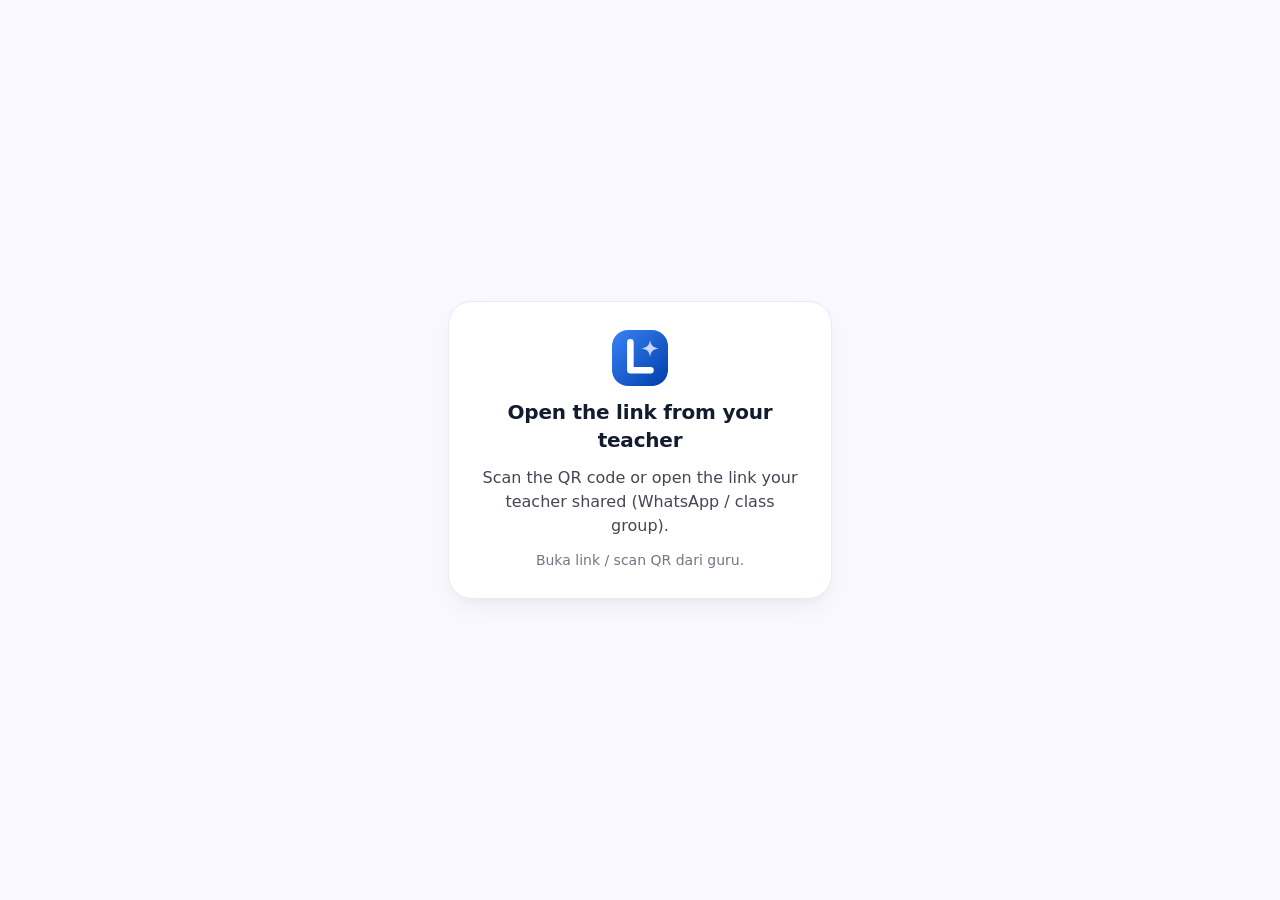
==== commit b0d751fc: "Add files via upload" ====
--- a/index.html
+++ b/index.html
@@ -9,7 +9,7 @@
 <title>LexiSync · Adaptive CEFR Vocab Hub</title>
 <link rel="icon" href="favicon.ico">
 <link rel="preload" href="fonts/inter.woff2" as="font" type="font/woff2" crossorigin>
-<link rel="stylesheet" href="app.css?v=1.1.0">
+<link rel="stylesheet" href="app.css?v=1.1.1">
 </head>
 <body class="min-h-screen bg-surface text-on-surface antialiased">
 <div id="app" class="min-h-screen">
@@ -18,8 +18,8 @@
 <div id="modal-root"></div>
 <div id="toast-root"></div>
 <noscript><p style="padding:24px;font-family:sans-serif">LexiSync needs JavaScript. Please enable it in your browser.</p></noscript>
-<script src="config.js?v=1.1.0"></script>
-<script src="firebase.js?v=1.1.0"></script>
-<script src="app.js?v=1.1.0"></script>
+<script src="config.js?v=1.1.1"></script>
+<script src="firebase.js?v=1.1.1"></script>
+<script src="app.js?v=1.1.1"></script>
 </body>
 </html>
--- a/app.css
+++ b/app.css
@@ -1,3 +1,3 @@
 @font-face{font-family:Inter;font-style:normal;font-display:swap;font-weight:100 900;src:url(fonts/inter.woff2) format("woff2")}@font-face{font-family:Plus Jakarta Sans;font-style:normal;font-display:swap;font-weight:200 800;src:url(fonts/jakarta.woff2) format("woff2")}*,:after,:before{--tw-border-spacing-x:0;--tw-border-spacing-y:0;--tw-translate-x:0;--tw-translate-y:0;--tw-rotate:0;--tw-skew-x:0;--tw-skew-y:0;--tw-scale-x:1;--tw-scale-y:1;--tw-pan-x: ;--tw-pan-y: ;--tw-pinch-zoom: ;--tw-scroll-snap-strictness:proximity;--tw-gradient-from-position: ;--tw-gradient-via-position: ;--tw-gradient-to-position: ;--tw-ordinal: ;--tw-slashed-zero: ;--tw-numeric-figure: ;--tw-numeric-spacing: ;--tw-numeric-fraction: ;--tw-ring-inset: ;--tw-ring-offset-width:0px;--tw-ring-offset-color:#fff;--tw-ring-color:rgba(59,130,246,.5);--tw-ring-offset-shadow:0 0 #0000;--tw-ring-shadow:0 0 #0000;--tw-shadow:0 0 #0000;--tw-shadow-colored:0 0 #0000;--tw-blur: ;--tw-brightness: ;--tw-contrast: ;--tw-grayscale: ;--tw-hue-rotate: ;--tw-invert: ;--tw-saturate: ;--tw-sepia: ;--tw-drop-shadow: ;--tw-backdrop-blur: ;--tw-backdrop-brightness: ;--tw-backdrop-contrast: ;--tw-backdrop-grayscale: ;--tw-backdrop-hue-rotate: ;--tw-backdrop-invert: ;--tw-backdrop-opacity: ;--tw-backdrop-saturate: ;--tw-backdrop-sepia: ;--tw-contain-size: ;--tw-contain-layout: ;--tw-contain-paint: ;--tw-contain-style: }::backdrop{--tw-border-spacing-x:0;--tw-border-spacing-y:0;--tw-translate-x:0;--tw-translate-y:0;--tw-rotate:0;--tw-skew-x:0;--tw-skew-y:0;--tw-scale-x:1;--tw-scale-y:1;--tw-pan-x: ;--tw-pan-y: ;--tw-pinch-zoom: ;--tw-scroll-snap-strictness:proximity;--tw-gradient-from-position: ;--tw-gradient-via-position: ;--tw-gradient-to-position: ;--tw-ordinal: ;--tw-slashed-zero: ;--tw-numeric-figure: ;--tw-numeric-spacing: ;--tw-numeric-fraction: ;--tw-ring-inset: ;--tw-ring-offset-width:0px;--tw-ring-offset-color:#fff;--tw-ring-color:rgba(59,130,246,.5);--tw-ring-offset-shadow:0 0 #0000;--tw-ring-shadow:0 0 #0000;--tw-shadow:0 0 #0000;--tw-shadow-colored:0 0 #0000;--tw-blur: ;--tw-brightness: ;--tw-contrast: ;--tw-grayscale: ;--tw-hue-rotate: ;--tw-invert: ;--tw-saturate: ;--tw-sepia: ;--tw-drop-shadow: ;--tw-backdrop-blur: ;--tw-backdrop-brightness: ;--tw-backdrop-contrast: ;--tw-backdrop-grayscale: ;--tw-backdrop-hue-rotate: ;--tw-backdrop-invert: ;--tw-backdrop-opacity: ;--tw-backdrop-saturate: ;--tw-backdrop-sepia: ;--tw-contain-size: ;--tw-contain-layout: ;--tw-contain-paint: ;--tw-contain-style: }
 
-/*! tailwindcss v3.4.17 | MIT License | https://tailwindcss.com*/*,:after,:before{box-sizing:border-box;border:0 solid #e5e7eb}:after,:before{--tw-content:""}:host,html{line-height:1.5;-webkit-text-size-adjust:100%;-moz-tab-size:4;-o-tab-size:4;tab-size:4;font-family:Inter,system-ui,Segoe UI,Roboto,sans-serif;font-feature-settings:normal;font-variation-settings:normal;-webkit-tap-highlight-color:transparent}body{line-height:inherit}hr{height:0;color:inherit;border-top-width:1px}abbr:where([title]){-webkit-text-decoration:underline dotted;text-decoration:underline dotted}h1,h2,h3,h4,h5,h6{font-size:inherit;font-weight:inherit}a{color:inherit;text-decoration:inherit}b,strong{font-weight:bolder}code,kbd,pre,samp{font-family:ui-monospace,SFMono-Regular,Menlo,Monaco,Consolas,Liberation Mono,Courier New,monospace;font-feature-settings:normal;font-variation-settings:normal;font-size:1em}small{font-size:80%}sub,sup{font-size:75%;line-height:0;position:relative;vertical-align:baseline}sub{bottom:-.25em}sup{top:-.5em}table{text-indent:0;border-color:inherit;border-collapse:collapse}button,input,optgroup,select,textarea{font-family:inherit;font-feature-settings:inherit;font-variation-settings:inherit;font-size:100%;font-weight:inherit;line-height:inherit;letter-spacing:inherit;color:inherit;margin:0;padding:0}button,select{text-transform:none}button,input:where([type=button]),input:where([type=reset]),input:where([type=submit]){-webkit-appearance:button;background-color:transparent;background-image:none}:-moz-focusring{outline:auto}:-moz-ui-invalid{box-shadow:none}progress{vertical-align:baseline}::-webkit-inner-spin-button,::-webkit-outer-spin-button{height:auto}[type=search]{-webkit-appearance:textfield;outline-offset:-2px}::-webkit-search-decoration{-webkit-appearance:none}::-webkit-file-upload-button{-webkit-appearance:button;font:inherit}summary{display:list-item}blockquote,dd,dl,figure,h1,h2,h3,h4,h5,h6,hr,p,pre{margin:0}fieldset{margin:0}fieldset,legend{padding:0}menu,ol,ul{list-style:none;margin:0;padding:0}dialog{padding:0}textarea{resize:vertical}input::-moz-placeholder,textarea::-moz-placeholder{opacity:1;color:#9ca3af}input::placeholder,textarea::placeholder{opacity:1;color:#9ca3af}[role=button],button{cursor:pointer}:disabled{cursor:default}audio,canvas,embed,iframe,img,object,svg,video{display:block;vertical-align:middle}img,video{max-width:100%;height:auto}[hidden]:where(:not([hidden=until-found])){display:none}html{-webkit-text-size-adjust:100%;-webkit-tap-highlight-color:transparent}body{margin:0;overscroll-behavior-y:none;background:#faf8ff;color:#131b2e;font-family:Inter,system-ui,sans-serif}button{-webkit-tap-highlight-color:transparent}a:focus-visible,button:focus-visible,input:focus-visible,select:focus-visible{outline:3px solid rgba(37,99,235,.35);outline-offset:2px}.ic{width:1.25em;height:1.25em;fill:currentColor;display:inline-block;flex-shrink:0;vertical-align:middle}.card{border-radius:1rem;border-width:1px;--tw-border-opacity:1;border-color:rgb(233 236 239/var(--tw-border-opacity,1));--tw-bg-opacity:1;--tw-shadow:0 1px 3px 0 rgba(15,23,42,.04),0 1px 2px -1px rgba(15,23,42,.03);--tw-shadow-colored:0 1px 3px 0 var(--tw-shadow-color),0 1px 2px -1px var(--tw-shadow-color)}.card,.card-lg{background-color:rgb(255 255 255/var(--tw-bg-opacity,1));box-shadow:var(--tw-ring-offset-shadow,0 0 #0000),var(--tw-ring-shadow,0 0 #0000),var(--tw-shadow)}.card-lg{border-radius:1.5rem;border-width:1px;--tw-border-opacity:1;border-color:rgb(233 236 239/var(--tw-border-opacity,1));--tw-bg-opacity:1;--tw-shadow:0 10px 25px -5px rgba(15,23,42,.06),0 8px 10px -6px rgba(15,23,42,.03);--tw-shadow-colored:0 10px 25px -5px var(--tw-shadow-color),0 8px 10px -6px var(--tw-shadow-color)}.btn{display:inline-flex;-webkit-user-select:none;-moz-user-select:none;user-select:none;align-items:center;justify-content:center;gap:.5rem;border-radius:9999px;font-family:Inter,sans-serif;font-size:14px;line-height:20px;letter-spacing:.01em;font-weight:600;transition-property:all;transition-timing-function:cubic-bezier(.4,0,.2,1);transition-duration:.15s}.btn:active{--tw-translate-y:1px;transform:translate(var(--tw-translate-x),var(--tw-translate-y)) rotate(var(--tw-rotate)) skewX(var(--tw-skew-x)) skewY(var(--tw-skew-y)) scaleX(var(--tw-scale-x)) scaleY(var(--tw-scale-y))}.btn:disabled{cursor:not-allowed;opacity:.5}.btn-primary{display:inline-flex;-webkit-user-select:none;-moz-user-select:none;user-select:none;align-items:center;justify-content:center;gap:.5rem;border-radius:9999px;font-family:Inter,sans-serif;font-size:14px;line-height:20px;letter-spacing:.01em;font-weight:600;transition-property:all;transition-timing-function:cubic-bezier(.4,0,.2,1);transition-duration:.15s}.btn-primary:active{--tw-translate-y:1px;transform:translate(var(--tw-translate-x),var(--tw-translate-y)) rotate(var(--tw-rotate)) skewX(var(--tw-skew-x)) skewY(var(--tw-skew-y)) scaleX(var(--tw-scale-x)) scaleY(var(--tw-scale-y))}.btn-primary:disabled{cursor:not-allowed;opacity:.5}.btn-primary{--tw-bg-opacity:1;background-color:rgb(37 99 235/var(--tw-bg-opacity,1));--tw-text-opacity:1;color:rgb(255 255 255/var(--tw-text-opacity,1));--tw-shadow:0 6px 16px -6px rgba(37,99,235,.6);--tw-shadow-colored:0 6px 16px -6px var(--tw-shadow-color);box-shadow:var(--tw-ring-offset-shadow,0 0 #0000),var(--tw-ring-shadow,0 0 #0000),var(--tw-shadow)}.btn-primary:hover{--tw-bg-opacity:1;background-color:rgb(29 78 216/var(--tw-bg-opacity,1))}.btn-danger{display:inline-flex;-webkit-user-select:none;-moz-user-select:none;user-select:none;align-items:center;justify-content:center;gap:.5rem;border-radius:9999px;font-family:Inter,sans-serif;font-size:14px;line-height:20px;letter-spacing:.01em;font-weight:600;transition-property:all;transition-timing-function:cubic-bezier(.4,0,.2,1);transition-duration:.15s}.btn-danger:active{--tw-translate-y:1px;transform:translate(var(--tw-translate-x),var(--tw-translate-y)) rotate(var(--tw-rotate)) skewX(var(--tw-skew-x)) skewY(var(--tw-skew-y)) scaleX(var(--tw-scale-x)) scaleY(var(--tw-scale-y))}.btn-danger:disabled{cursor:not-allowed;opacity:.5}.btn-danger{--tw-bg-opacity:1;background-color:rgb(186 26 26/var(--tw-bg-opacity,1));--tw-text-opacity:1;color:rgb(255 255 255/var(--tw-text-opacity,1));--tw-shadow:0 6px 16px -6px rgba(186,26,26,.55);--tw-shadow-colored:0 6px 16px -6px var(--tw-shadow-color);box-shadow:var(--tw-ring-offset-shadow,0 0 #0000),var(--tw-ring-shadow,0 0 #0000),var(--tw-shadow)}.btn-danger:hover{--tw-bg-opacity:1;background-color:rgb(147 0 10/var(--tw-bg-opacity,1))}.btn-ghost{display:inline-flex;-webkit-user-select:none;-moz-user-select:none;user-select:none;align-items:center;justify-content:center;gap:.5rem;border-radius:9999px;font-family:Inter,sans-serif;font-size:14px;line-height:20px;letter-spacing:.01em;font-weight:600;transition-property:all;transition-timing-function:cubic-bezier(.4,0,.2,1);transition-duration:.15s}.btn-ghost:active{--tw-translate-y:1px;transform:translate(var(--tw-translate-x),var(--tw-translate-y)) rotate(var(--tw-rotate)) skewX(var(--tw-skew-x)) skewY(var(--tw-skew-y)) scaleX(var(--tw-scale-x)) scaleY(var(--tw-scale-y))}.btn-ghost:disabled{cursor:not-allowed;opacity:.5}.btn-ghost{--tw-bg-opacity:1;background-color:rgb(242 243 255/var(--tw-bg-opacity,1));--tw-text-opacity:1;color:rgb(19 27 46/var(--tw-text-opacity,1))}.btn-ghost:hover{--tw-bg-opacity:1;background-color:rgb(234 237 255/var(--tw-bg-opacity,1))}.btn-outline{display:inline-flex;-webkit-user-select:none;-moz-user-select:none;user-select:none;align-items:center;justify-content:center;gap:.5rem;border-radius:9999px;font-family:Inter,sans-serif;font-size:14px;line-height:20px;letter-spacing:.01em;font-weight:600;transition-property:all;transition-timing-function:cubic-bezier(.4,0,.2,1);transition-duration:.15s}.btn-outline:active{--tw-translate-y:1px;transform:translate(var(--tw-translate-x),var(--tw-translate-y)) rotate(var(--tw-rotate)) skewX(var(--tw-skew-x)) skewY(var(--tw-skew-y)) scaleX(var(--tw-scale-x)) scaleY(var(--tw-scale-y))}.btn-outline:disabled{cursor:not-allowed;opacity:.5}.btn-outline{border-width:1px;--tw-border-opacity:1;border-color:rgb(195 198 215/var(--tw-border-opacity,1));--tw-bg-opacity:1;background-color:rgb(255 255 255/var(--tw-bg-opacity,1));--tw-text-opacity:1;color:rgb(19 27 46/var(--tw-text-opacity,1))}.btn-outline:hover{--tw-bg-opacity:1;background-color:rgb(242 243 255/var(--tw-bg-opacity,1))}.chip{display:inline-flex;height:1.5rem;align-items:center;gap:.25rem;white-space:nowrap;border-radius:9999px;padding-left:.625rem;padding-right:.625rem;font-family:Inter,sans-serif;font-size:11px;line-height:14px;letter-spacing:.03em;font-weight:500}.field{width:100%;border-radius:.75rem;border-width:1px;--tw-border-opacity:1;border-color:rgb(233 236 239/var(--tw-border-opacity,1));--tw-bg-opacity:1;background-color:rgb(242 243 255/var(--tw-bg-opacity,1));padding:.875rem 1rem;font-size:16px;line-height:24px;letter-spacing:0;font-weight:400;--tw-text-opacity:1;color:rgb(19 27 46/var(--tw-text-opacity,1));outline:2px solid transparent;outline-offset:2px;transition-property:all;transition-timing-function:cubic-bezier(.4,0,.2,1);transition-duration:.15s}.field::-moz-placeholder{--tw-text-opacity:1;color:rgb(148 163 184/var(--tw-text-opacity,1))}.field::placeholder{--tw-text-opacity:1;color:rgb(148 163 184/var(--tw-text-opacity,1))}.field:focus{--tw-border-opacity:1;border-color:rgb(37 99 235/var(--tw-border-opacity,1));--tw-bg-opacity:1;background-color:rgb(255 255 255/var(--tw-bg-opacity,1));--tw-ring-offset-shadow:var(--tw-ring-inset) 0 0 0 var(--tw-ring-offset-width) var(--tw-ring-offset-color);--tw-ring-shadow:var(--tw-ring-inset) 0 0 0 calc(4px + var(--tw-ring-offset-width)) var(--tw-ring-color);box-shadow:var(--tw-ring-offset-shadow),var(--tw-ring-shadow),var(--tw-shadow,0 0 #0000);--tw-ring-color:rgba(37,99,235,.15)}.eyebrow{font-family:Inter,sans-serif;font-size:11px;line-height:14px;font-weight:500;text-transform:uppercase;letter-spacing:.12em;--tw-text-opacity:1;color:rgb(67 70 85/var(--tw-text-opacity,1))}.opt{display:flex;width:100%;align-items:center;gap:.75rem;border-radius:1rem;border-width:1.5px;--tw-border-opacity:1;border-color:rgb(233 236 239/var(--tw-border-opacity,1));--tw-bg-opacity:1;background-color:rgb(255 255 255/var(--tw-bg-opacity,1));padding:1rem;text-align:left;transition-property:all;transition-timing-function:cubic-bezier(.4,0,.2,1);transition-duration:.15s}.opt:active{--tw-translate-y:1px;transform:translate(var(--tw-translate-x),var(--tw-translate-y)) rotate(var(--tw-rotate)) skewX(var(--tw-skew-x)) skewY(var(--tw-skew-y)) scaleX(var(--tw-scale-x)) scaleY(var(--tw-scale-y))}.opt:hover{--tw-border-opacity:1;border-color:rgb(180 197 255/var(--tw-border-opacity,1));background-color:rgba(242,243,255,.6)}.opt.sel{--tw-border-opacity:1;border-color:rgb(37 99 235/var(--tw-border-opacity,1));background-color:rgba(37,99,235,.06);--tw-shadow:0 0 0 3px rgba(37,99,235,.1);--tw-shadow-colored:0 0 0 3px var(--tw-shadow-color);box-shadow:var(--tw-ring-offset-shadow,0 0 #0000),var(--tw-ring-shadow,0 0 #0000),var(--tw-shadow)}.radio{display:flex;height:1.25rem;width:1.25rem;flex-shrink:0;align-items:center;justify-content:center;border-radius:9999px;border-width:2px;--tw-border-opacity:1;border-color:rgb(195 198 215/var(--tw-border-opacity,1));transition-property:color,background-color,border-color,text-decoration-color,fill,stroke;transition-timing-function:cubic-bezier(.4,0,.2,1);transition-duration:.15s}.opt.sel .radio{--tw-border-opacity:1;border-color:rgb(37 99 235/var(--tw-border-opacity,1));--tw-bg-opacity:1;background-color:rgb(37 99 235/var(--tw-bg-opacity,1))}.seg{height:.375rem;flex:1 1 0%;border-radius:9999px;--tw-bg-opacity:1;background-color:rgb(226 231 255/var(--tw-bg-opacity,1));transition-property:color,background-color,border-color,text-decoration-color,fill,stroke;transition-timing-function:cubic-bezier(.4,0,.2,1);transition-duration:.15s}.backdrop{position:fixed;inset:0;z-index:80;display:flex;align-items:center;justify-content:center;background-color:rgba(15,23,42,.35);padding:1rem;--tw-backdrop-blur:blur(8px);-webkit-backdrop-filter:var(--tw-backdrop-blur) var(--tw-backdrop-brightness) var(--tw-backdrop-contrast) var(--tw-backdrop-grayscale) var(--tw-backdrop-hue-rotate) var(--tw-backdrop-invert) var(--tw-backdrop-opacity) var(--tw-backdrop-saturate) var(--tw-backdrop-sepia);backdrop-filter:var(--tw-backdrop-blur) var(--tw-backdrop-brightness) var(--tw-backdrop-contrast) var(--tw-backdrop-grayscale) var(--tw-backdrop-hue-rotate) var(--tw-backdrop-invert) var(--tw-backdrop-opacity) var(--tw-backdrop-saturate) var(--tw-backdrop-sepia)}.modal{max-height:92vh;width:100%;max-width:28rem;overflow-y:auto;border-radius:1.5rem;--tw-bg-opacity:1;background-color:rgb(255 255 255/var(--tw-bg-opacity,1));padding:1.5rem;--tw-shadow:0 25px 50px -12px rgba(15,23,42,.25);--tw-shadow-colored:0 25px 50px -12px var(--tw-shadow-color);box-shadow:var(--tw-ring-offset-shadow,0 0 #0000),var(--tw-ring-shadow,0 0 #0000),var(--tw-shadow)}@media (min-width:640px){.modal{padding:1.75rem}}.pointer-events-none{pointer-events:none}.fixed{position:fixed}.absolute{position:absolute}.relative{position:relative}.sticky{position:sticky}.inset-0{inset:0}.inset-x-0{left:0;right:0}.-right-1{right:-.25rem}.-top-1{top:-.25rem}.bottom-0{bottom:0}.bottom-6{bottom:1.5rem}.left-1\/2{left:50%}.left-3{left:.75rem}.left-4{left:1rem}.right-0{right:0}.right-4{right:1rem}.top-0{top:0}.top-1\/2{top:50%}.z-40{z-index:40}.z-\[100\]{z-index:100}.z-\[90\]{z-index:90}.-mx-5{margin-left:-1.25rem;margin-right:-1.25rem}.mx-1{margin-left:.25rem;margin-right:.25rem}.mx-auto{margin-left:auto;margin-right:auto}.-mb-5{margin-bottom:-1.25rem}.-ml-2{margin-left:-.5rem}.mb-2{margin-bottom:.5rem}.mb-2\.5{margin-bottom:.625rem}.ml-1{margin-left:.25rem}.ml-auto{margin-left:auto}.mr-1{margin-right:.25rem}.mt-0\.5{margin-top:.125rem}.mt-1{margin-top:.25rem}.mt-1\.5{margin-top:.375rem}.mt-2{margin-top:.5rem}.mt-2\.5{margin-top:.625rem}.mt-3{margin-top:.75rem}.mt-4{margin-top:1rem}.mt-5{margin-top:1.25rem}.mt-6{margin-top:1.5rem}.mt-8{margin-top:2rem}.block{display:block}.inline-block{display:inline-block}.flex{display:flex}.inline-flex{display:inline-flex}.grid{display:grid}.hidden{display:none}.h-1\.5{height:.375rem}.h-10{height:2.5rem}.h-11{height:2.75rem}.h-12{height:3rem}.h-14{height:3.5rem}.h-16{height:4rem}.h-2{height:.5rem}.h-20{height:5rem}.h-3{height:.75rem}.h-4{height:1rem}.h-5{height:1.25rem}.h-52{height:13rem}.h-7{height:1.75rem}.h-8{height:2rem}.h-9{height:2.25rem}.h-\[168px\]{height:168px}.h-auto{height:auto}.h-full{height:100%}.min-h-screen{min-height:100vh}.\!w-auto{width:auto!important}.w-1\.5{width:.375rem}.w-10{width:2.5rem}.w-11{width:2.75rem}.w-12{width:3rem}.w-14{width:3.5rem}.w-16{width:4rem}.w-2{width:.5rem}.w-20{width:5rem}.w-24{width:6rem}.w-3{width:.75rem}.w-4{width:1rem}.w-5{width:1.25rem}.w-52{width:13rem}.w-7{width:1.75rem}.w-8{width:2rem}.w-9{width:2.25rem}.w-\[168px\]{width:168px}.w-full{width:100%}.min-w-0{min-width:0}.min-w-\[200px\]{min-width:200px}.max-w-6xl{max-width:72rem}.max-w-\[92vw\]{max-width:92vw}.max-w-md{max-width:28rem}.max-w-sm{max-width:24rem}.max-w-xl{max-width:36rem}.flex-1{flex:1 1 0%}.flex-\[1\.4\]{flex:1.4}.shrink-0{flex-shrink:0}.-translate-y-1\/2{--tw-translate-y:-50%}.-rotate-90,.-translate-y-1\/2{transform:translate(var(--tw-translate-x),var(--tw-translate-y)) rotate(var(--tw-rotate)) skewX(var(--tw-skew-x)) skewY(var(--tw-skew-y)) scaleX(var(--tw-scale-x)) scaleY(var(--tw-scale-y))}.-rotate-90{--tw-rotate:-90deg}.rotate-180{--tw-rotate:180deg;transform:translate(var(--tw-translate-x),var(--tw-translate-y)) rotate(var(--tw-rotate)) skewX(var(--tw-skew-x)) skewY(var(--tw-skew-y)) scaleX(var(--tw-scale-x)) scaleY(var(--tw-scale-y))}.cursor-pointer{cursor:pointer}.list-decimal{list-style-type:decimal}.appearance-none{-webkit-appearance:none;-moz-appearance:none;appearance:none}.grid-cols-2{grid-template-columns:repeat(2,minmax(0,1fr))}.grid-cols-3{grid-template-columns:repeat(3,minmax(0,1fr))}.grid-cols-6{grid-template-columns:repeat(6,minmax(0,1fr))}.flex-col{flex-direction:column}.flex-wrap{flex-wrap:wrap}.items-start{align-items:flex-start}.items-end{align-items:flex-end}.items-center{align-items:center}.items-baseline{align-items:baseline}.justify-center{justify-content:center}.justify-between{justify-content:space-between}.gap-0\.5{gap:.125rem}.gap-1{gap:.25rem}.gap-1\.5{gap:.375rem}.gap-2{gap:.5rem}.gap-2\.5{gap:.625rem}.gap-3{gap:.75rem}.gap-4{gap:1rem}.gap-6{gap:1.5rem}.gap-x-3{-moz-column-gap:.75rem;column-gap:.75rem}.gap-y-0\.5{row-gap:.125rem}.space-y-1>:not([hidden])~:not([hidden]){--tw-space-y-reverse:0;margin-top:calc(.25rem*(1 - var(--tw-space-y-reverse)));margin-bottom:calc(.25rem*var(--tw-space-y-reverse))}.space-y-2>:not([hidden])~:not([hidden]){--tw-space-y-reverse:0;margin-top:calc(.5rem*(1 - var(--tw-space-y-reverse)));margin-bottom:calc(.5rem*var(--tw-space-y-reverse))}.space-y-2\.5>:not([hidden])~:not([hidden]){--tw-space-y-reverse:0;margin-top:calc(.625rem*(1 - var(--tw-space-y-reverse)));margin-bottom:calc(.625rem*var(--tw-space-y-reverse))}.space-y-3>:not([hidden])~:not([hidden]){--tw-space-y-reverse:0;margin-top:calc(.75rem*(1 - var(--tw-space-y-reverse)));margin-bottom:calc(.75rem*var(--tw-space-y-reverse))}.space-y-4>:not([hidden])~:not([hidden]){--tw-space-y-reverse:0;margin-top:calc(1rem*(1 - var(--tw-space-y-reverse)));margin-bottom:calc(1rem*var(--tw-space-y-reverse))}.space-y-5>:not([hidden])~:not([hidden]){--tw-space-y-reverse:0;margin-top:calc(1.25rem*(1 - var(--tw-space-y-reverse)));margin-bottom:calc(1.25rem*var(--tw-space-y-reverse))}.space-y-6>:not([hidden])~:not([hidden]){--tw-space-y-reverse:0;margin-top:calc(1.5rem*(1 - var(--tw-space-y-reverse)));margin-bottom:calc(1.5rem*var(--tw-space-y-reverse))}.overflow-hidden{overflow:hidden}.overflow-x-auto{overflow-x:auto}.truncate{overflow:hidden;text-overflow:ellipsis}.truncate,.whitespace-nowrap{white-space:nowrap}.break-words{overflow-wrap:break-word}.break-all{word-break:break-all}.rounded-2xl{border-radius:1rem}.rounded-3xl{border-radius:1.5rem}.rounded-\[22px\]{border-radius:22px}.rounded-full{border-radius:9999px}.rounded-xl{border-radius:.75rem}.rounded-b-2xl{border-bottom-right-radius:1rem;border-bottom-left-radius:1rem}.border{border-width:1px}.border-b-2{border-bottom-width:2px}.border-t{border-top-width:1px}.border-dashed{border-style:dashed}.\!border-\[rgba\(239\2c 68\2c 68\2c 0\.3\)\]{border-color:rgba(239,68,68,.3)!important}.\!border-\[rgba\(239\2c 68\2c 68\2c 0\.35\)\]{border-color:rgba(239,68,68,.35)!important}.border-\[\#a7f3d0\]{--tw-border-opacity:1;border-color:rgb(167 243 208/var(--tw-border-opacity,1))}.border-\[\#e9ecef\]{--tw-border-opacity:1;border-color:rgb(233 236 239/var(--tw-border-opacity,1))}.border-\[rgba\(239\2c 68\2c 68\2c 0\.2\)\]{border-color:rgba(239,68,68,.2)}.border-\[rgba\(239\2c 68\2c 68\2c 0\.25\)\]{border-color:rgba(239,68,68,.25)}.border-\[rgba\(37\2c 99\2c 235\2c 0\.35\)\]{border-color:rgba(37,99,235,.35)}.border-outline-variant{--tw-border-opacity:1;border-color:rgb(195 198 215/var(--tw-border-opacity,1))}.border-primary-container\/40{border-color:rgba(37,99,235,.4)}.border-primary-container\/60{border-color:rgba(37,99,235,.6)}.border-surface-container{--tw-border-opacity:1;border-color:rgb(234 237 255/var(--tw-border-opacity,1))}.\!bg-error-container{--tw-bg-opacity:1!important;background-color:rgb(255 218 214/var(--tw-bg-opacity,1))!important}.\!bg-primary{--tw-bg-opacity:1!important;background-color:rgb(0 74 198/var(--tw-bg-opacity,1))!important}.\!bg-primary-container\/45{background-color:rgba(37,99,235,.45)!important}.bg-\[\#047857\]{--tw-bg-opacity:1;background-color:rgb(4 120 87/var(--tw-bg-opacity,1))}.bg-\[\#10b981\]{--tw-bg-opacity:1;background-color:rgb(16 185 129/var(--tw-bg-opacity,1))}.bg-\[\#d1fae5\]{--tw-bg-opacity:1;background-color:rgb(209 250 229/var(--tw-bg-opacity,1))}.bg-\[\#ecfdf5\]{--tw-bg-opacity:1;background-color:rgb(236 253 245/var(--tw-bg-opacity,1))}.bg-\[\#fdecec\]{--tw-bg-opacity:1;background-color:rgb(253 236 236/var(--tw-bg-opacity,1))}.bg-\[rgba\(124\2c 58\2c 237\2c 0\.1\)\]{background-color:rgba(124,58,237,.1)}.bg-\[rgba\(16\2c 185\2c 129\2c 0\.1\)\]{background-color:rgba(16,185,129,.1)}.bg-\[rgba\(239\2c 68\2c 68\2c 0\.03\)\]{background-color:rgba(239,68,68,.03)}.bg-\[rgba\(239\2c 68\2c 68\2c 0\.06\)\]{background-color:rgba(239,68,68,.06)}.bg-\[rgba\(239\2c 68\2c 68\2c 0\.08\)\]{background-color:rgba(239,68,68,.08)}.bg-\[rgba\(37\2c 99\2c 235\2c 0\.1\)\]{background-color:rgba(37,99,235,.1)}.bg-current{background-color:currentColor}.bg-error{--tw-bg-opacity:1;background-color:rgb(186 26 26/var(--tw-bg-opacity,1))}.bg-error-container{--tw-bg-opacity:1;background-color:rgb(255 218 214/var(--tw-bg-opacity,1))}.bg-inverse-surface{--tw-bg-opacity:1;background-color:rgb(40 48 68/var(--tw-bg-opacity,1))}.bg-primary{--tw-bg-opacity:1;background-color:rgb(0 74 198/var(--tw-bg-opacity,1))}.bg-primary-container{--tw-bg-opacity:1;background-color:rgb(37 99 235/var(--tw-bg-opacity,1))}.bg-primary-container\/10{background-color:rgba(37,99,235,.1)}.bg-secondary-fixed{--tw-bg-opacity:1;background-color:rgb(220 225 255/var(--tw-bg-opacity,1))}.bg-surface{--tw-bg-opacity:1;background-color:rgb(250 248 255/var(--tw-bg-opacity,1))}.bg-surface-container{--tw-bg-opacity:1;background-color:rgb(234 237 255/var(--tw-bg-opacity,1))}.bg-surface-container-high{--tw-bg-opacity:1;background-color:rgb(226 231 255/var(--tw-bg-opacity,1))}.bg-surface-container-low{--tw-bg-opacity:1;background-color:rgb(242 243 255/var(--tw-bg-opacity,1))}.bg-surface\/80{background-color:rgba(250,248,255,.8)}.bg-surface\/85{background-color:rgba(250,248,255,.85)}.bg-tertiary{--tw-bg-opacity:1;background-color:rgb(120 75 0/var(--tw-bg-opacity,1))}.bg-tertiary-fixed{--tw-bg-opacity:1;background-color:rgb(255 221 184/var(--tw-bg-opacity,1))}.bg-white{--tw-bg-opacity:1;background-color:rgb(255 255 255/var(--tw-bg-opacity,1))}.bg-white\/70{background-color:hsla(0,0%,100%,.7)}.bg-white\/90{background-color:hsla(0,0%,100%,.9)}.bg-gradient-to-b{background-image:linear-gradient(to bottom,var(--tw-gradient-stops))}.bg-gradient-to-t{background-image:linear-gradient(to top,var(--tw-gradient-stops))}.from-surface{--tw-gradient-from:#faf8ff var(--tw-gradient-from-position);--tw-gradient-to:rgba(250,248,255,0) var(--tw-gradient-to-position);--tw-gradient-stops:var(--tw-gradient-from),var(--tw-gradient-to)}.from-surface-container-low{--tw-gradient-from:#f2f3ff var(--tw-gradient-from-position);--tw-gradient-to:rgba(242,243,255,0) var(--tw-gradient-to-position);--tw-gradient-stops:var(--tw-gradient-from),var(--tw-gradient-to)}.via-surface\/95{--tw-gradient-to:rgba(250,248,255,0) var(--tw-gradient-to-position);--tw-gradient-stops:var(--tw-gradient-from),rgba(250,248,255,.95) var(--tw-gradient-via-position),var(--tw-gradient-to)}.to-surface\/0{--tw-gradient-to:rgba(250,248,255,0) var(--tw-gradient-to-position)}.to-white{--tw-gradient-to:#fff var(--tw-gradient-to-position)}.object-cover{-o-object-fit:cover;object-fit:cover}.p-1{padding:.25rem}.p-10{padding:2.5rem}.p-3{padding:.75rem}.p-3\.5{padding:.875rem}.p-4{padding:1rem}.p-5{padding:1.25rem}.p-6{padding:1.5rem}.p-7{padding:1.75rem}.p-8{padding:2rem}.\!py-2\.5{padding-top:.625rem!important;padding-bottom:.625rem!important}.px-1{padding-left:.25rem;padding-right:.25rem}.px-1\.5{padding-left:.375rem;padding-right:.375rem}.px-3{padding-left:.75rem;padding-right:.75rem}.px-3\.5{padding-left:.875rem;padding-right:.875rem}.px-4{padding-left:1rem;padding-right:1rem}.px-5{padding-left:1.25rem;padding-right:1.25rem}.py-0\.5{padding-top:.125rem;padding-bottom:.125rem}.py-1\.5{padding-top:.375rem;padding-bottom:.375rem}.py-2{padding-top:.5rem;padding-bottom:.5rem}.py-2\.5{padding-top:.625rem;padding-bottom:.625rem}.py-3{padding-top:.75rem;padding-bottom:.75rem}.py-3\.5{padding-top:.875rem;padding-bottom:.875rem}.py-4{padding-top:1rem;padding-bottom:1rem}.py-5{padding-top:1.25rem;padding-bottom:1.25rem}.pb-10{padding-bottom:2.5rem}.pb-12{padding-bottom:3rem}.pb-2{padding-bottom:.5rem}.pb-28{padding-bottom:7rem}.pb-4{padding-bottom:1rem}.pb-40{padding-bottom:10rem}.pb-5{padding-bottom:1.25rem}.pl-10{padding-left:2.5rem}.pl-12{padding-left:3rem}.pl-3\.5{padding-left:.875rem}.pl-5{padding-left:1.25rem}.pr-10{padding-right:2.5rem}.pr-2\.5{padding-right:.625rem}.pt-12{padding-top:3rem}.pt-2{padding-top:.5rem}.pt-4{padding-top:1rem}.pt-6{padding-top:1.5rem}.pt-8{padding-top:2rem}.text-left{text-align:left}.text-center{text-align:center}.align-middle{vertical-align:middle}.font-code-phonetic{font-family:Inter,sans-serif}.font-display{font-family:Plus Jakarta Sans,Inter,system-ui,sans-serif}.font-label-lg,.font-label-md,.font-label-sm{font-family:Inter,sans-serif}.\!text-\[10px\]{font-size:10px!important}.text-\[10\.5px\]{font-size:10.5px}.text-\[10px\]{font-size:10px}.text-\[11px\]{font-size:11px}.text-\[13px\]{font-size:13px}.text-\[14px\]{font-size:14px}.text-\[15px\]{font-size:15px}.text-\[16px\]{font-size:16px}.text-\[17px\]{font-size:17px}.text-\[18px\]{font-size:18px}.text-\[19px\]{font-size:19px}.text-\[20px\]{font-size:20px}.text-\[22px\]{font-size:22px}.text-\[24px\]{font-size:24px}.text-\[26px\]{font-size:26px}.text-\[28px\]{font-size:28px}.text-\[30px\]{font-size:30px}.text-\[32px\]{font-size:32px}.text-\[34px\]{font-size:34px}.text-\[38px\]{font-size:38px}.text-\[40px\]{font-size:40px}.text-\[44px\]{font-size:44px}.text-\[46px\]{font-size:46px}.text-body-lg{font-size:18px;line-height:28px;letter-spacing:-.005em;font-weight:400}.text-body-md{font-size:16px;line-height:24px}.text-body-md,.text-body-sm{letter-spacing:0;font-weight:400}.text-body-sm{font-size:14px;line-height:20px}.text-code-phonetic{font-size:15px;line-height:22px;letter-spacing:.02em;font-weight:400}.text-display-hero-mobile{font-size:34px;line-height:42px;letter-spacing:-.025em;font-weight:700}.text-headline-lg-mobile{font-size:26px;line-height:34px;letter-spacing:-.015em;font-weight:600}.text-headline-md{font-size:24px;line-height:32px;letter-spacing:-.015em;font-weight:600}.text-headline-sm{font-size:20px;line-height:28px;letter-spacing:-.01em;font-weight:600}.text-label-lg{font-size:14px;line-height:20px;letter-spacing:.01em;font-weight:600}.text-label-md{font-size:12px;line-height:16px;letter-spacing:.02em;font-weight:600}.text-label-sm{font-size:11px;line-height:14px;letter-spacing:.03em;font-weight:500}.font-bold{font-weight:700}.font-medium{font-weight:500}.font-normal{font-weight:400}.font-semibold{font-weight:600}.capitalize{text-transform:capitalize}.italic{font-style:italic}.ordinal{--tw-ordinal:ordinal;font-variant-numeric:var(--tw-ordinal) var(--tw-slashed-zero) var(--tw-numeric-figure) var(--tw-numeric-spacing) var(--tw-numeric-fraction)}.leading-10{line-height:2.5rem}.leading-4{line-height:1rem}.leading-6{line-height:1.5rem}.leading-8{line-height:2rem}.leading-none{line-height:1}.leading-tight{line-height:1.25}.tracking-tight{letter-spacing:-.025em}.\!text-error{--tw-text-opacity:1!important;color:rgb(186 26 26/var(--tw-text-opacity,1))!important}.\!text-on-surface-variant{--tw-text-opacity:1!important;color:rgb(67 70 85/var(--tw-text-opacity,1))!important}.text-\[\#047857\]{--tw-text-opacity:1;color:rgb(4 120 87/var(--tw-text-opacity,1))}.text-\[\#059669\]{--tw-text-opacity:1;color:rgb(5 150 105/var(--tw-text-opacity,1))}.text-\[\#065f46\]{--tw-text-opacity:1;color:rgb(6 95 70/var(--tw-text-opacity,1))}.text-\[\#2563eb\]{--tw-text-opacity:1;color:rgb(37 99 235/var(--tw-text-opacity,1))}.text-\[\#7c3aed\]{--tw-text-opacity:1;color:rgb(124 58 237/var(--tw-text-opacity,1))}.text-\[\#991b1b\]{--tw-text-opacity:1;color:rgb(153 27 27/var(--tw-text-opacity,1))}.text-\[\#991b1b\]\/70{color:rgba(153,27,27,.7)}.text-\[\#991b1b\]\/80{color:rgba(153,27,27,.8)}.text-error{--tw-text-opacity:1;color:rgb(186 26 26/var(--tw-text-opacity,1))}.text-inverse-on-surface{--tw-text-opacity:1;color:rgb(238 240 255/var(--tw-text-opacity,1))}.text-on-error-container{--tw-text-opacity:1;color:rgb(147 0 10/var(--tw-text-opacity,1))}.text-on-primary-fixed-variant{--tw-text-opacity:1;color:rgb(0 62 168/var(--tw-text-opacity,1))}.text-on-secondary-fixed{--tw-text-opacity:1;color:rgb(0 21 81/var(--tw-text-opacity,1))}.text-on-surface{--tw-text-opacity:1;color:rgb(19 27 46/var(--tw-text-opacity,1))}.text-on-surface-variant{--tw-text-opacity:1;color:rgb(67 70 85/var(--tw-text-opacity,1))}.text-on-tertiary-fixed{--tw-text-opacity:1;color:rgb(42 23 0/var(--tw-text-opacity,1))}.text-on-tertiary-fixed-variant{--tw-text-opacity:1;color:rgb(101 62 0/var(--tw-text-opacity,1))}.text-outline{--tw-text-opacity:1;color:rgb(115 118 134/var(--tw-text-opacity,1))}.text-outline-variant{--tw-text-opacity:1;color:rgb(195 198 215/var(--tw-text-opacity,1))}.text-primary{--tw-text-opacity:1;color:rgb(0 74 198/var(--tw-text-opacity,1))}.text-primary-container{--tw-text-opacity:1;color:rgb(37 99 235/var(--tw-text-opacity,1))}.text-tertiary{--tw-text-opacity:1;color:rgb(120 75 0/var(--tw-text-opacity,1))}.text-white{--tw-text-opacity:1;color:rgb(255 255 255/var(--tw-text-opacity,1))}.text-white\/90{color:hsla(0,0%,100%,.9)}.antialiased{-webkit-font-smoothing:antialiased;-moz-osx-font-smoothing:grayscale}.accent-\[\#2563eb\]{accent-color:#2563eb}.opacity-70{opacity:.7}.shadow-\[0_10px_25px_-8px_rgba\(37\2c 99\2c 235\2c 0\.55\)\]{--tw-shadow:0 10px 25px -8px rgba(37,99,235,.55);--tw-shadow-colored:0 10px 25px -8px var(--tw-shadow-color);box-shadow:var(--tw-ring-offset-shadow,0 0 #0000),var(--tw-ring-shadow,0 0 #0000),var(--tw-shadow)}.shadow-\[0_1px_8px_rgba\(0\2c 0\2c 0\2c 0\.04\)\]{--tw-shadow:0 1px 8px rgba(0,0,0,.04);--tw-shadow-colored:0 1px 8px var(--tw-shadow-color);box-shadow:var(--tw-ring-offset-shadow,0 0 #0000),var(--tw-ring-shadow,0 0 #0000),var(--tw-shadow)}.shadow-\[0_6px_16px_-6px_rgba\(0\2c 74\2c 198\2c 0\.7\)\]{--tw-shadow:0 6px 16px -6px rgba(0,74,198,.7);--tw-shadow-colored:0 6px 16px -6px var(--tw-shadow-color)}.shadow-\[0_6px_16px_-6px_rgba\(0\2c 74\2c 198\2c 0\.7\)\],.shadow-sm{box-shadow:var(--tw-ring-offset-shadow,0 0 #0000),var(--tw-ring-shadow,0 0 #0000),var(--tw-shadow)}.shadow-sm{--tw-shadow:0 1px 2px 0 rgba(0,0,0,.05);--tw-shadow-colored:0 1px 2px 0 var(--tw-shadow-color)}.shadow-xl{--tw-shadow:0 20px 25px -5px rgba(0,0,0,.1),0 8px 10px -6px rgba(0,0,0,.1);--tw-shadow-colored:0 20px 25px -5px var(--tw-shadow-color),0 8px 10px -6px var(--tw-shadow-color);box-shadow:var(--tw-ring-offset-shadow,0 0 #0000),var(--tw-ring-shadow,0 0 #0000),var(--tw-shadow)}.ring-2{--tw-ring-offset-shadow:var(--tw-ring-inset) 0 0 0 var(--tw-ring-offset-width) var(--tw-ring-offset-color);--tw-ring-shadow:var(--tw-ring-inset) 0 0 0 calc(2px + var(--tw-ring-offset-width)) var(--tw-ring-color)}.ring-2,.ring-4{box-shadow:var(--tw-ring-offset-shadow),var(--tw-ring-shadow),var(--tw-shadow,0 0 #0000)}.ring-4{--tw-ring-offset-shadow:var(--tw-ring-inset) 0 0 0 var(--tw-ring-offset-width) var(--tw-ring-offset-color);--tw-ring-shadow:var(--tw-ring-inset) 0 0 0 calc(4px + var(--tw-ring-offset-width)) var(--tw-ring-color)}.ring-8{--tw-ring-offset-shadow:var(--tw-ring-inset) 0 0 0 var(--tw-ring-offset-width) var(--tw-ring-offset-color);--tw-ring-shadow:var(--tw-ring-inset) 0 0 0 calc(8px + var(--tw-ring-offset-width)) var(--tw-ring-color);box-shadow:var(--tw-ring-offset-shadow),var(--tw-ring-shadow),var(--tw-shadow,0 0 #0000)}.ring-error-container{--tw-ring-opacity:1;--tw-ring-color:rgb(255 218 214/var(--tw-ring-opacity,1))}.ring-surface{--tw-ring-opacity:1;--tw-ring-color:rgb(250 248 255/var(--tw-ring-opacity,1))}.ring-white{--tw-ring-opacity:1;--tw-ring-color:rgb(255 255 255/var(--tw-ring-opacity,1))}.filter{filter:var(--tw-blur) var(--tw-brightness) var(--tw-contrast) var(--tw-grayscale) var(--tw-hue-rotate) var(--tw-invert) var(--tw-saturate) var(--tw-sepia) var(--tw-drop-shadow)}.backdrop-blur-xl{--tw-backdrop-blur:blur(24px);-webkit-backdrop-filter:var(--tw-backdrop-blur) var(--tw-backdrop-brightness) var(--tw-backdrop-contrast) var(--tw-backdrop-grayscale) var(--tw-backdrop-hue-rotate) var(--tw-backdrop-invert) var(--tw-backdrop-opacity) var(--tw-backdrop-saturate) var(--tw-backdrop-sepia);backdrop-filter:var(--tw-backdrop-blur) var(--tw-backdrop-brightness) var(--tw-backdrop-contrast) var(--tw-backdrop-grayscale) var(--tw-backdrop-hue-rotate) var(--tw-backdrop-invert) var(--tw-backdrop-opacity) var(--tw-backdrop-saturate) var(--tw-backdrop-sepia)}.transition-all{transition-property:all;transition-timing-function:cubic-bezier(.4,0,.2,1);transition-duration:.15s}.transition-colors{transition-property:color,background-color,border-color,text-decoration-color,fill,stroke;transition-timing-function:cubic-bezier(.4,0,.2,1);transition-duration:.15s}.transition-shadow{transition-property:box-shadow;transition-timing-function:cubic-bezier(.4,0,.2,1);transition-duration:.15s}.transition-transform{transition-property:transform;transition-timing-function:cubic-bezier(.4,0,.2,1);transition-duration:.15s}.pb-safe{padding-bottom:env(safe-area-inset-bottom,0)}.pt-safe{padding-top:env(safe-area-inset-top,0)}.no-scrollbar::-webkit-scrollbar{display:none}.tabular{font-variant-numeric:tabular-nums}.view-enter{animation:viewIn .32s cubic-bezier(.2,.8,.2,1) both}@keyframes viewIn{0%{opacity:0;transform:translateY(10px)}to{opacity:1;transform:none}}.pop-in{animation:popIn .28s cubic-bezier(.2,.9,.3,1.2) both}@keyframes popIn{0%{opacity:0;transform:translateY(16px) scale(.97)}to{opacity:1;transform:none}}.fade-in{animation:fadeIn .2s ease both}@keyframes fadeIn{0%{opacity:0}to{opacity:1}}.shake{animation:shake .45s ease both}@keyframes shake{10%,90%{transform:translateX(-1px)}20%,80%{transform:translateX(2px)}30%,50%,70%{transform:translateX(-4px)}40%,60%{transform:translateX(4px)}}.pulse-dot{animation:pulseDot 1.6s ease-in-out infinite}@keyframes pulseDot{0%,to{opacity:1}50%{opacity:.35}}.ring-pulse{animation:ringPulse 1.8s ease-out infinite}@keyframes ringPulse{0%{box-shadow:0 0 0 0 rgba(186,26,26,.35)}to{box-shadow:0 0 0 18px rgba(186,26,26,0)}}.speaking{animation:speak .6s ease-in-out infinite alternate}@keyframes speak{0%{transform:scale(1)}to{transform:scale(1.15)}}.toast{animation:toastIn .25s ease both}@keyframes toastIn{0%{opacity:0;transform:translate(-50%,12px)}to{opacity:1;transform:translate(-50%)}}@media (prefers-reduced-motion:reduce){.fade-in,.pop-in,.pulse-dot,.ring-pulse,.shake,.speaking,.toast,.view-enter{animation:none!important}}.hover\:bg-error-container:hover{--tw-bg-opacity:1;background-color:rgb(255 218 214/var(--tw-bg-opacity,1))}.hover\:bg-surface-container:hover{--tw-bg-opacity:1;background-color:rgb(234 237 255/var(--tw-bg-opacity,1))}.hover\:bg-surface-container-high:hover{--tw-bg-opacity:1;background-color:rgb(226 231 255/var(--tw-bg-opacity,1))}.hover\:bg-surface-container-low:hover{--tw-bg-opacity:1;background-color:rgb(242 243 255/var(--tw-bg-opacity,1))}.hover\:bg-white:hover{--tw-bg-opacity:1;background-color:rgb(255 255 255/var(--tw-bg-opacity,1))}.hover\:bg-white\/60:hover{background-color:hsla(0,0%,100%,.6)}.hover\:bg-white\/70:hover{background-color:hsla(0,0%,100%,.7)}.hover\:text-error:hover{--tw-text-opacity:1;color:rgb(186 26 26/var(--tw-text-opacity,1))}.hover\:shadow-md:hover{--tw-shadow:0 4px 6px -1px rgba(0,0,0,.1),0 2px 4px -2px rgba(0,0,0,.1);--tw-shadow-colored:0 4px 6px -1px var(--tw-shadow-color),0 2px 4px -2px var(--tw-shadow-color);box-shadow:var(--tw-ring-offset-shadow,0 0 #0000),var(--tw-ring-shadow,0 0 #0000),var(--tw-shadow)}.active\:translate-y-px:active{--tw-translate-y:1px;transform:translate(var(--tw-translate-x),var(--tw-translate-y)) rotate(var(--tw-rotate)) skewX(var(--tw-skew-x)) skewY(var(--tw-skew-y)) scaleX(var(--tw-scale-x)) scaleY(var(--tw-scale-y))}.disabled\:opacity-60:disabled{opacity:.6}@media (min-width:640px){.sm\:inline-flex{display:inline-flex}}@media (min-width:768px){.md\:col-span-2{grid-column:span 2/span 2}.md\:h-60{height:15rem}.md\:w-60{width:15rem}.md\:grid-cols-2{grid-template-columns:repeat(2,minmax(0,1fr))}.md\:grid-cols-\[auto\2c 1fr\]{grid-template-columns:auto 1fr}.md\:flex-row{flex-direction:row}.md\:items-center{align-items:center}.md\:p-5{padding:1.25rem}.md\:p-6{padding:1.5rem}.md\:px-6{padding-left:1.5rem;padding-right:1.5rem}.md\:text-\[20px\]{font-size:20px}}@media (min-width:1024px){.lg\:grid-cols-4{grid-template-columns:repeat(4,minmax(0,1fr))}}@media (min-width:1280px){.xl\:col-span-3{grid-column:span 3/span 3}.xl\:grid-cols-3{grid-template-columns:repeat(3,minmax(0,1fr))}}+/*! tailwindcss v3.4.17 | MIT License | https://tailwindcss.com*/*,:after,:before{box-sizing:border-box;border:0 solid #e5e7eb}:after,:before{--tw-content:""}:host,html{line-height:1.5;-webkit-text-size-adjust:100%;-moz-tab-size:4;-o-tab-size:4;tab-size:4;font-family:Inter,system-ui,Segoe UI,Roboto,sans-serif;font-feature-settings:normal;font-variation-settings:normal;-webkit-tap-highlight-color:transparent}body{line-height:inherit}hr{height:0;color:inherit;border-top-width:1px}abbr:where([title]){-webkit-text-decoration:underline dotted;text-decoration:underline dotted}h1,h2,h3,h4,h5,h6{font-size:inherit;font-weight:inherit}a{color:inherit;text-decoration:inherit}b,strong{font-weight:bolder}code,kbd,pre,samp{font-family:ui-monospace,SFMono-Regular,Menlo,Monaco,Consolas,Liberation Mono,Courier New,monospace;font-feature-settings:normal;font-variation-settings:normal;font-size:1em}small{font-size:80%}sub,sup{font-size:75%;line-height:0;position:relative;vertical-align:baseline}sub{bottom:-.25em}sup{top:-.5em}table{text-indent:0;border-color:inherit;border-collapse:collapse}button,input,optgroup,select,textarea{font-family:inherit;font-feature-settings:inherit;font-variation-settings:inherit;font-size:100%;font-weight:inherit;line-height:inherit;letter-spacing:inherit;color:inherit;margin:0;padding:0}button,select{text-transform:none}button,input:where([type=button]),input:where([type=reset]),input:where([type=submit]){-webkit-appearance:button;background-color:transparent;background-image:none}:-moz-focusring{outline:auto}:-moz-ui-invalid{box-shadow:none}progress{vertical-align:baseline}::-webkit-inner-spin-button,::-webkit-outer-spin-button{height:auto}[type=search]{-webkit-appearance:textfield;outline-offset:-2px}::-webkit-search-decoration{-webkit-appearance:none}::-webkit-file-upload-button{-webkit-appearance:button;font:inherit}summary{display:list-item}blockquote,dd,dl,figure,h1,h2,h3,h4,h5,h6,hr,p,pre{margin:0}fieldset{margin:0}fieldset,legend{padding:0}menu,ol,ul{list-style:none;margin:0;padding:0}dialog{padding:0}textarea{resize:vertical}input::-moz-placeholder,textarea::-moz-placeholder{opacity:1;color:#9ca3af}input::placeholder,textarea::placeholder{opacity:1;color:#9ca3af}[role=button],button{cursor:pointer}:disabled{cursor:default}audio,canvas,embed,iframe,img,object,svg,video{display:block;vertical-align:middle}img,video{max-width:100%;height:auto}[hidden]:where(:not([hidden=until-found])){display:none}html{-webkit-text-size-adjust:100%;-webkit-tap-highlight-color:transparent}body{margin:0;overscroll-behavior-y:none;background:#faf8ff;color:#131b2e;font-family:Inter,system-ui,sans-serif}button{-webkit-tap-highlight-color:transparent}a:focus-visible,button:focus-visible,input:focus-visible,select:focus-visible{outline:3px solid rgba(37,99,235,.35);outline-offset:2px}.ic{width:1.25em;height:1.25em;fill:currentColor;display:inline-block;flex-shrink:0;vertical-align:middle}.card{border-radius:1rem;border-width:1px;--tw-border-opacity:1;border-color:rgb(233 236 239/var(--tw-border-opacity,1));--tw-bg-opacity:1;--tw-shadow:0 1px 3px 0 rgba(15,23,42,.04),0 1px 2px -1px rgba(15,23,42,.03);--tw-shadow-colored:0 1px 3px 0 var(--tw-shadow-color),0 1px 2px -1px var(--tw-shadow-color)}.card,.card-lg{background-color:rgb(255 255 255/var(--tw-bg-opacity,1));box-shadow:var(--tw-ring-offset-shadow,0 0 #0000),var(--tw-ring-shadow,0 0 #0000),var(--tw-shadow)}.card-lg{border-radius:1.5rem;border-width:1px;--tw-border-opacity:1;border-color:rgb(233 236 239/var(--tw-border-opacity,1));--tw-bg-opacity:1;--tw-shadow:0 10px 25px -5px rgba(15,23,42,.06),0 8px 10px -6px rgba(15,23,42,.03);--tw-shadow-colored:0 10px 25px -5px var(--tw-shadow-color),0 8px 10px -6px var(--tw-shadow-color)}.btn{display:inline-flex;-webkit-user-select:none;-moz-user-select:none;user-select:none;align-items:center;justify-content:center;gap:.5rem;border-radius:9999px;font-family:Inter,sans-serif;font-size:14px;line-height:20px;letter-spacing:.01em;font-weight:600;transition-property:all;transition-timing-function:cubic-bezier(.4,0,.2,1);transition-duration:.15s}.btn:active{--tw-translate-y:1px;transform:translate(var(--tw-translate-x),var(--tw-translate-y)) rotate(var(--tw-rotate)) skewX(var(--tw-skew-x)) skewY(var(--tw-skew-y)) scaleX(var(--tw-scale-x)) scaleY(var(--tw-scale-y))}.btn:disabled{cursor:not-allowed;opacity:.5}.btn-primary{display:inline-flex;-webkit-user-select:none;-moz-user-select:none;user-select:none;align-items:center;justify-content:center;gap:.5rem;border-radius:9999px;font-family:Inter,sans-serif;font-size:14px;line-height:20px;letter-spacing:.01em;font-weight:600;transition-property:all;transition-timing-function:cubic-bezier(.4,0,.2,1);transition-duration:.15s}.btn-primary:active{--tw-translate-y:1px;transform:translate(var(--tw-translate-x),var(--tw-translate-y)) rotate(var(--tw-rotate)) skewX(var(--tw-skew-x)) skewY(var(--tw-skew-y)) scaleX(var(--tw-scale-x)) scaleY(var(--tw-scale-y))}.btn-primary:disabled{cursor:not-allowed;opacity:.5}.btn-primary{--tw-bg-opacity:1;background-color:rgb(37 99 235/var(--tw-bg-opacity,1));--tw-text-opacity:1;color:rgb(255 255 255/var(--tw-text-opacity,1));--tw-shadow:0 6px 16px -6px rgba(37,99,235,.6);--tw-shadow-colored:0 6px 16px -6px var(--tw-shadow-color);box-shadow:var(--tw-ring-offset-shadow,0 0 #0000),var(--tw-ring-shadow,0 0 #0000),var(--tw-shadow)}.btn-primary:hover{--tw-bg-opacity:1;background-color:rgb(29 78 216/var(--tw-bg-opacity,1))}.btn-danger{display:inline-flex;-webkit-user-select:none;-moz-user-select:none;user-select:none;align-items:center;justify-content:center;gap:.5rem;border-radius:9999px;font-family:Inter,sans-serif;font-size:14px;line-height:20px;letter-spacing:.01em;font-weight:600;transition-property:all;transition-timing-function:cubic-bezier(.4,0,.2,1);transition-duration:.15s}.btn-danger:active{--tw-translate-y:1px;transform:translate(var(--tw-translate-x),var(--tw-translate-y)) rotate(var(--tw-rotate)) skewX(var(--tw-skew-x)) skewY(var(--tw-skew-y)) scaleX(var(--tw-scale-x)) scaleY(var(--tw-scale-y))}.btn-danger:disabled{cursor:not-allowed;opacity:.5}.btn-danger{--tw-bg-opacity:1;background-color:rgb(186 26 26/var(--tw-bg-opacity,1));--tw-text-opacity:1;color:rgb(255 255 255/var(--tw-text-opacity,1));--tw-shadow:0 6px 16px -6px rgba(186,26,26,.55);--tw-shadow-colored:0 6px 16px -6px var(--tw-shadow-color);box-shadow:var(--tw-ring-offset-shadow,0 0 #0000),var(--tw-ring-shadow,0 0 #0000),var(--tw-shadow)}.btn-danger:hover{--tw-bg-opacity:1;background-color:rgb(147 0 10/var(--tw-bg-opacity,1))}.btn-ghost{display:inline-flex;-webkit-user-select:none;-moz-user-select:none;user-select:none;align-items:center;justify-content:center;gap:.5rem;border-radius:9999px;font-family:Inter,sans-serif;font-size:14px;line-height:20px;letter-spacing:.01em;font-weight:600;transition-property:all;transition-timing-function:cubic-bezier(.4,0,.2,1);transition-duration:.15s}.btn-ghost:active{--tw-translate-y:1px;transform:translate(var(--tw-translate-x),var(--tw-translate-y)) rotate(var(--tw-rotate)) skewX(var(--tw-skew-x)) skewY(var(--tw-skew-y)) scaleX(var(--tw-scale-x)) scaleY(var(--tw-scale-y))}.btn-ghost:disabled{cursor:not-allowed;opacity:.5}.btn-ghost{--tw-bg-opacity:1;background-color:rgb(242 243 255/var(--tw-bg-opacity,1));--tw-text-opacity:1;color:rgb(19 27 46/var(--tw-text-opacity,1))}.btn-ghost:hover{--tw-bg-opacity:1;background-color:rgb(234 237 255/var(--tw-bg-opacity,1))}.btn-outline{display:inline-flex;-webkit-user-select:none;-moz-user-select:none;user-select:none;align-items:center;justify-content:center;gap:.5rem;border-radius:9999px;font-family:Inter,sans-serif;font-size:14px;line-height:20px;letter-spacing:.01em;font-weight:600;transition-property:all;transition-timing-function:cubic-bezier(.4,0,.2,1);transition-duration:.15s}.btn-outline:active{--tw-translate-y:1px;transform:translate(var(--tw-translate-x),var(--tw-translate-y)) rotate(var(--tw-rotate)) skewX(var(--tw-skew-x)) skewY(var(--tw-skew-y)) scaleX(var(--tw-scale-x)) scaleY(var(--tw-scale-y))}.btn-outline:disabled{cursor:not-allowed;opacity:.5}.btn-outline{border-width:1px;--tw-border-opacity:1;border-color:rgb(195 198 215/var(--tw-border-opacity,1));--tw-bg-opacity:1;background-color:rgb(255 255 255/var(--tw-bg-opacity,1));--tw-text-opacity:1;color:rgb(19 27 46/var(--tw-text-opacity,1))}.btn-outline:hover{--tw-bg-opacity:1;background-color:rgb(242 243 255/var(--tw-bg-opacity,1))}.chip{display:inline-flex;height:1.5rem;align-items:center;gap:.25rem;white-space:nowrap;border-radius:9999px;padding-left:.625rem;padding-right:.625rem;font-family:Inter,sans-serif;font-size:11px;line-height:14px;letter-spacing:.03em;font-weight:500}.field{width:100%;border-radius:.75rem;border-width:1px;--tw-border-opacity:1;border-color:rgb(233 236 239/var(--tw-border-opacity,1));--tw-bg-opacity:1;background-color:rgb(242 243 255/var(--tw-bg-opacity,1));padding:.875rem 1rem;font-size:16px;line-height:24px;letter-spacing:0;font-weight:400;--tw-text-opacity:1;color:rgb(19 27 46/var(--tw-text-opacity,1));outline:2px solid transparent;outline-offset:2px;transition-property:all;transition-timing-function:cubic-bezier(.4,0,.2,1);transition-duration:.15s}.field::-moz-placeholder{--tw-text-opacity:1;color:rgb(148 163 184/var(--tw-text-opacity,1))}.field::placeholder{--tw-text-opacity:1;color:rgb(148 163 184/var(--tw-text-opacity,1))}.field:focus{--tw-border-opacity:1;border-color:rgb(37 99 235/var(--tw-border-opacity,1));--tw-bg-opacity:1;background-color:rgb(255 255 255/var(--tw-bg-opacity,1));--tw-ring-offset-shadow:var(--tw-ring-inset) 0 0 0 var(--tw-ring-offset-width) var(--tw-ring-offset-color);--tw-ring-shadow:var(--tw-ring-inset) 0 0 0 calc(4px + var(--tw-ring-offset-width)) var(--tw-ring-color);box-shadow:var(--tw-ring-offset-shadow),var(--tw-ring-shadow),var(--tw-shadow,0 0 #0000);--tw-ring-color:rgba(37,99,235,.15)}.eyebrow{font-family:Inter,sans-serif;font-size:11px;line-height:14px;font-weight:500;text-transform:uppercase;letter-spacing:.12em;--tw-text-opacity:1;color:rgb(67 70 85/var(--tw-text-opacity,1))}.opt{display:flex;width:100%;align-items:center;gap:.75rem;border-radius:1rem;border-width:1.5px;--tw-border-opacity:1;border-color:rgb(233 236 239/var(--tw-border-opacity,1));--tw-bg-opacity:1;background-color:rgb(255 255 255/var(--tw-bg-opacity,1));padding:1rem;text-align:left;transition-property:all;transition-timing-function:cubic-bezier(.4,0,.2,1);transition-duration:.15s}.opt:active{--tw-translate-y:1px;transform:translate(var(--tw-translate-x),var(--tw-translate-y)) rotate(var(--tw-rotate)) skewX(var(--tw-skew-x)) skewY(var(--tw-skew-y)) scaleX(var(--tw-scale-x)) scaleY(var(--tw-scale-y))}.opt:hover{--tw-border-opacity:1;border-color:rgb(180 197 255/var(--tw-border-opacity,1));background-color:rgba(242,243,255,.6)}.opt.sel{--tw-border-opacity:1;border-color:rgb(37 99 235/var(--tw-border-opacity,1));background-color:rgba(37,99,235,.06);--tw-shadow:0 0 0 3px rgba(37,99,235,.1);--tw-shadow-colored:0 0 0 3px var(--tw-shadow-color);box-shadow:var(--tw-ring-offset-shadow,0 0 #0000),var(--tw-ring-shadow,0 0 #0000),var(--tw-shadow)}.radio{display:flex;height:1.25rem;width:1.25rem;flex-shrink:0;align-items:center;justify-content:center;border-radius:9999px;border-width:2px;--tw-border-opacity:1;border-color:rgb(195 198 215/var(--tw-border-opacity,1));transition-property:color,background-color,border-color,text-decoration-color,fill,stroke;transition-timing-function:cubic-bezier(.4,0,.2,1);transition-duration:.15s}.opt.sel .radio{--tw-border-opacity:1;border-color:rgb(37 99 235/var(--tw-border-opacity,1));--tw-bg-opacity:1;background-color:rgb(37 99 235/var(--tw-bg-opacity,1))}.seg{height:.375rem;flex:1 1 0%;border-radius:9999px;--tw-bg-opacity:1;background-color:rgb(226 231 255/var(--tw-bg-opacity,1));transition-property:color,background-color,border-color,text-decoration-color,fill,stroke;transition-timing-function:cubic-bezier(.4,0,.2,1);transition-duration:.15s}.backdrop{position:fixed;inset:0;z-index:80;display:flex;align-items:center;justify-content:center;background-color:rgba(15,23,42,.35);padding:1rem;--tw-backdrop-blur:blur(8px);-webkit-backdrop-filter:var(--tw-backdrop-blur) var(--tw-backdrop-brightness) var(--tw-backdrop-contrast) var(--tw-backdrop-grayscale) var(--tw-backdrop-hue-rotate) var(--tw-backdrop-invert) var(--tw-backdrop-opacity) var(--tw-backdrop-saturate) var(--tw-backdrop-sepia);backdrop-filter:var(--tw-backdrop-blur) var(--tw-backdrop-brightness) var(--tw-backdrop-contrast) var(--tw-backdrop-grayscale) var(--tw-backdrop-hue-rotate) var(--tw-backdrop-invert) var(--tw-backdrop-opacity) var(--tw-backdrop-saturate) var(--tw-backdrop-sepia)}.modal{max-height:92vh;width:100%;max-width:28rem;overflow-y:auto;border-radius:1.5rem;--tw-bg-opacity:1;background-color:rgb(255 255 255/var(--tw-bg-opacity,1));padding:1.5rem;--tw-shadow:0 25px 50px -12px rgba(15,23,42,.25);--tw-shadow-colored:0 25px 50px -12px var(--tw-shadow-color);box-shadow:var(--tw-ring-offset-shadow,0 0 #0000),var(--tw-ring-shadow,0 0 #0000),var(--tw-shadow)}@media (min-width:640px){.modal{padding:1.75rem}}.pointer-events-none{pointer-events:none}.fixed{position:fixed}.absolute{position:absolute}.relative{position:relative}.sticky{position:sticky}.inset-0{inset:0}.inset-x-0{left:0;right:0}.-right-1{right:-.25rem}.-top-1{top:-.25rem}.bottom-0{bottom:0}.bottom-6{bottom:1.5rem}.left-1\/2{left:50%}.left-3{left:.75rem}.left-4{left:1rem}.right-0{right:0}.right-4{right:1rem}.top-0{top:0}.top-1\/2{top:50%}.z-40{z-index:40}.z-\[100\]{z-index:100}.z-\[90\]{z-index:90}.-mx-5{margin-left:-1.25rem;margin-right:-1.25rem}.mx-1{margin-left:.25rem;margin-right:.25rem}.mx-auto{margin-left:auto;margin-right:auto}.-mb-5{margin-bottom:-1.25rem}.-ml-2{margin-left:-.5rem}.mb-2{margin-bottom:.5rem}.mb-2\.5{margin-bottom:.625rem}.ml-1{margin-left:.25rem}.ml-auto{margin-left:auto}.mr-1{margin-right:.25rem}.mt-0\.5{margin-top:.125rem}.mt-1{margin-top:.25rem}.mt-1\.5{margin-top:.375rem}.mt-2{margin-top:.5rem}.mt-2\.5{margin-top:.625rem}.mt-3{margin-top:.75rem}.mt-4{margin-top:1rem}.mt-5{margin-top:1.25rem}.mt-6{margin-top:1.5rem}.mt-8{margin-top:2rem}.block{display:block}.inline-block{display:inline-block}.flex{display:flex}.inline-flex{display:inline-flex}.grid{display:grid}.hidden{display:none}.h-1\.5{height:.375rem}.h-10{height:2.5rem}.h-11{height:2.75rem}.h-12{height:3rem}.h-14{height:3.5rem}.h-16{height:4rem}.h-2{height:.5rem}.h-20{height:5rem}.h-3{height:.75rem}.h-4{height:1rem}.h-5{height:1.25rem}.h-52{height:13rem}.h-7{height:1.75rem}.h-8{height:2rem}.h-9{height:2.25rem}.h-\[168px\]{height:168px}.h-auto{height:auto}.h-full{height:100%}.min-h-\[170px\]{min-height:170px}.min-h-screen{min-height:100vh}.\!w-auto{width:auto!important}.w-1\.5{width:.375rem}.w-10{width:2.5rem}.w-11{width:2.75rem}.w-12{width:3rem}.w-14{width:3.5rem}.w-16{width:4rem}.w-2{width:.5rem}.w-20{width:5rem}.w-24{width:6rem}.w-3{width:.75rem}.w-4{width:1rem}.w-5{width:1.25rem}.w-52{width:13rem}.w-7{width:1.75rem}.w-8{width:2rem}.w-9{width:2.25rem}.w-\[168px\]{width:168px}.w-full{width:100%}.min-w-0{min-width:0}.min-w-\[200px\]{min-width:200px}.max-w-2xl{max-width:42rem}.max-w-6xl{max-width:72rem}.max-w-\[92vw\]{max-width:92vw}.max-w-md{max-width:28rem}.max-w-sm{max-width:24rem}.max-w-xl{max-width:36rem}.flex-1{flex:1 1 0%}.flex-\[1\.4\]{flex:1.4}.shrink-0{flex-shrink:0}.-translate-y-1\/2{--tw-translate-y:-50%}.-rotate-90,.-translate-y-1\/2{transform:translate(var(--tw-translate-x),var(--tw-translate-y)) rotate(var(--tw-rotate)) skewX(var(--tw-skew-x)) skewY(var(--tw-skew-y)) scaleX(var(--tw-scale-x)) scaleY(var(--tw-scale-y))}.-rotate-90{--tw-rotate:-90deg}.rotate-180{--tw-rotate:180deg;transform:translate(var(--tw-translate-x),var(--tw-translate-y)) rotate(var(--tw-rotate)) skewX(var(--tw-skew-x)) skewY(var(--tw-skew-y)) scaleX(var(--tw-scale-x)) scaleY(var(--tw-scale-y))}.cursor-pointer{cursor:pointer}.list-decimal{list-style-type:decimal}.appearance-none{-webkit-appearance:none;-moz-appearance:none;appearance:none}.grid-cols-2{grid-template-columns:repeat(2,minmax(0,1fr))}.grid-cols-3{grid-template-columns:repeat(3,minmax(0,1fr))}.grid-cols-6{grid-template-columns:repeat(6,minmax(0,1fr))}.flex-col{flex-direction:column}.flex-wrap{flex-wrap:wrap}.items-start{align-items:flex-start}.items-end{align-items:flex-end}.items-center{align-items:center}.items-baseline{align-items:baseline}.justify-center{justify-content:center}.justify-between{justify-content:space-between}.gap-0\.5{gap:.125rem}.gap-1{gap:.25rem}.gap-1\.5{gap:.375rem}.gap-2{gap:.5rem}.gap-2\.5{gap:.625rem}.gap-3{gap:.75rem}.gap-4{gap:1rem}.gap-6{gap:1.5rem}.gap-x-3{-moz-column-gap:.75rem;column-gap:.75rem}.gap-y-0\.5{row-gap:.125rem}.space-y-1>:not([hidden])~:not([hidden]){--tw-space-y-reverse:0;margin-top:calc(.25rem*(1 - var(--tw-space-y-reverse)));margin-bottom:calc(.25rem*var(--tw-space-y-reverse))}.space-y-2>:not([hidden])~:not([hidden]){--tw-space-y-reverse:0;margin-top:calc(.5rem*(1 - var(--tw-space-y-reverse)));margin-bottom:calc(.5rem*var(--tw-space-y-reverse))}.space-y-2\.5>:not([hidden])~:not([hidden]){--tw-space-y-reverse:0;margin-top:calc(.625rem*(1 - var(--tw-space-y-reverse)));margin-bottom:calc(.625rem*var(--tw-space-y-reverse))}.space-y-3>:not([hidden])~:not([hidden]){--tw-space-y-reverse:0;margin-top:calc(.75rem*(1 - var(--tw-space-y-reverse)));margin-bottom:calc(.75rem*var(--tw-space-y-reverse))}.space-y-4>:not([hidden])~:not([hidden]){--tw-space-y-reverse:0;margin-top:calc(1rem*(1 - var(--tw-space-y-reverse)));margin-bottom:calc(1rem*var(--tw-space-y-reverse))}.space-y-5>:not([hidden])~:not([hidden]){--tw-space-y-reverse:0;margin-top:calc(1.25rem*(1 - var(--tw-space-y-reverse)));margin-bottom:calc(1.25rem*var(--tw-space-y-reverse))}.space-y-6>:not([hidden])~:not([hidden]){--tw-space-y-reverse:0;margin-top:calc(1.5rem*(1 - var(--tw-space-y-reverse)));margin-bottom:calc(1.5rem*var(--tw-space-y-reverse))}.overflow-hidden{overflow:hidden}.overflow-x-auto{overflow-x:auto}.truncate{overflow:hidden;text-overflow:ellipsis}.truncate,.whitespace-nowrap{white-space:nowrap}.break-words{overflow-wrap:break-word}.break-all{word-break:break-all}.rounded-2xl{border-radius:1rem}.rounded-3xl{border-radius:1.5rem}.rounded-\[22px\]{border-radius:22px}.rounded-full{border-radius:9999px}.rounded-xl{border-radius:.75rem}.rounded-b-2xl{border-bottom-right-radius:1rem;border-bottom-left-radius:1rem}.border{border-width:1px}.border-b-2{border-bottom-width:2px}.border-t{border-top-width:1px}.border-dashed{border-style:dashed}.\!border-\[rgba\(239\2c 68\2c 68\2c 0\.3\)\]{border-color:rgba(239,68,68,.3)!important}.\!border-\[rgba\(239\2c 68\2c 68\2c 0\.35\)\]{border-color:rgba(239,68,68,.35)!important}.border-\[\#a7f3d0\]{--tw-border-opacity:1;border-color:rgb(167 243 208/var(--tw-border-opacity,1))}.border-\[\#e9ecef\]{--tw-border-opacity:1;border-color:rgb(233 236 239/var(--tw-border-opacity,1))}.border-\[rgba\(239\2c 68\2c 68\2c 0\.2\)\]{border-color:rgba(239,68,68,.2)}.border-\[rgba\(239\2c 68\2c 68\2c 0\.25\)\]{border-color:rgba(239,68,68,.25)}.border-\[rgba\(37\2c 99\2c 235\2c 0\.35\)\]{border-color:rgba(37,99,235,.35)}.border-outline-variant{--tw-border-opacity:1;border-color:rgb(195 198 215/var(--tw-border-opacity,1))}.border-primary-container\/40{border-color:rgba(37,99,235,.4)}.border-primary-container\/60{border-color:rgba(37,99,235,.6)}.border-surface-container{--tw-border-opacity:1;border-color:rgb(234 237 255/var(--tw-border-opacity,1))}.\!bg-error-container{--tw-bg-opacity:1!important;background-color:rgb(255 218 214/var(--tw-bg-opacity,1))!important}.\!bg-primary{--tw-bg-opacity:1!important;background-color:rgb(0 74 198/var(--tw-bg-opacity,1))!important}.\!bg-primary-container\/45{background-color:rgba(37,99,235,.45)!important}.bg-\[\#047857\]{--tw-bg-opacity:1;background-color:rgb(4 120 87/var(--tw-bg-opacity,1))}.bg-\[\#10b981\]{--tw-bg-opacity:1;background-color:rgb(16 185 129/var(--tw-bg-opacity,1))}.bg-\[\#d1fae5\]{--tw-bg-opacity:1;background-color:rgb(209 250 229/var(--tw-bg-opacity,1))}.bg-\[\#ecfdf5\]{--tw-bg-opacity:1;background-color:rgb(236 253 245/var(--tw-bg-opacity,1))}.bg-\[\#fdecec\]{--tw-bg-opacity:1;background-color:rgb(253 236 236/var(--tw-bg-opacity,1))}.bg-\[rgba\(124\2c 58\2c 237\2c 0\.1\)\]{background-color:rgba(124,58,237,.1)}.bg-\[rgba\(16\2c 185\2c 129\2c 0\.1\)\]{background-color:rgba(16,185,129,.1)}.bg-\[rgba\(239\2c 68\2c 68\2c 0\.03\)\]{background-color:rgba(239,68,68,.03)}.bg-\[rgba\(239\2c 68\2c 68\2c 0\.06\)\]{background-color:rgba(239,68,68,.06)}.bg-\[rgba\(239\2c 68\2c 68\2c 0\.08\)\]{background-color:rgba(239,68,68,.08)}.bg-\[rgba\(37\2c 99\2c 235\2c 0\.1\)\]{background-color:rgba(37,99,235,.1)}.bg-current{background-color:currentColor}.bg-error{--tw-bg-opacity:1;background-color:rgb(186 26 26/var(--tw-bg-opacity,1))}.bg-error-container{--tw-bg-opacity:1;background-color:rgb(255 218 214/var(--tw-bg-opacity,1))}.bg-inverse-surface{--tw-bg-opacity:1;background-color:rgb(40 48 68/var(--tw-bg-opacity,1))}.bg-primary{--tw-bg-opacity:1;background-color:rgb(0 74 198/var(--tw-bg-opacity,1))}.bg-primary-container{--tw-bg-opacity:1;background-color:rgb(37 99 235/var(--tw-bg-opacity,1))}.bg-primary-container\/10{background-color:rgba(37,99,235,.1)}.bg-secondary-fixed{--tw-bg-opacity:1;background-color:rgb(220 225 255/var(--tw-bg-opacity,1))}.bg-surface{--tw-bg-opacity:1;background-color:rgb(250 248 255/var(--tw-bg-opacity,1))}.bg-surface-container{--tw-bg-opacity:1;background-color:rgb(234 237 255/var(--tw-bg-opacity,1))}.bg-surface-container-high{--tw-bg-opacity:1;background-color:rgb(226 231 255/var(--tw-bg-opacity,1))}.bg-surface-container-low{--tw-bg-opacity:1;background-color:rgb(242 243 255/var(--tw-bg-opacity,1))}.bg-surface\/80{background-color:rgba(250,248,255,.8)}.bg-surface\/85{background-color:rgba(250,248,255,.85)}.bg-tertiary{--tw-bg-opacity:1;background-color:rgb(120 75 0/var(--tw-bg-opacity,1))}.bg-tertiary-fixed{--tw-bg-opacity:1;background-color:rgb(255 221 184/var(--tw-bg-opacity,1))}.bg-white{--tw-bg-opacity:1;background-color:rgb(255 255 255/var(--tw-bg-opacity,1))}.bg-white\/70{background-color:hsla(0,0%,100%,.7)}.bg-white\/90{background-color:hsla(0,0%,100%,.9)}.bg-gradient-to-b{background-image:linear-gradient(to bottom,var(--tw-gradient-stops))}.bg-gradient-to-t{background-image:linear-gradient(to top,var(--tw-gradient-stops))}.from-surface{--tw-gradient-from:#faf8ff var(--tw-gradient-from-position);--tw-gradient-to:rgba(250,248,255,0) var(--tw-gradient-to-position);--tw-gradient-stops:var(--tw-gradient-from),var(--tw-gradient-to)}.from-surface-container-low{--tw-gradient-from:#f2f3ff var(--tw-gradient-from-position);--tw-gradient-to:rgba(242,243,255,0) var(--tw-gradient-to-position);--tw-gradient-stops:var(--tw-gradient-from),var(--tw-gradient-to)}.via-surface\/95{--tw-gradient-to:rgba(250,248,255,0) var(--tw-gradient-to-position);--tw-gradient-stops:var(--tw-gradient-from),rgba(250,248,255,.95) var(--tw-gradient-via-position),var(--tw-gradient-to)}.to-surface\/0{--tw-gradient-to:rgba(250,248,255,0) var(--tw-gradient-to-position)}.to-white{--tw-gradient-to:#fff var(--tw-gradient-to-position)}.object-cover{-o-object-fit:cover;object-fit:cover}.p-1{padding:.25rem}.p-10{padding:2.5rem}.p-3{padding:.75rem}.p-3\.5{padding:.875rem}.p-4{padding:1rem}.p-5{padding:1.25rem}.p-6{padding:1.5rem}.p-7{padding:1.75rem}.p-8{padding:2rem}.\!py-2\.5{padding-top:.625rem!important;padding-bottom:.625rem!important}.px-1{padding-left:.25rem;padding-right:.25rem}.px-1\.5{padding-left:.375rem;padding-right:.375rem}.px-3{padding-left:.75rem;padding-right:.75rem}.px-3\.5{padding-left:.875rem;padding-right:.875rem}.px-4{padding-left:1rem;padding-right:1rem}.px-5{padding-left:1.25rem;padding-right:1.25rem}.py-0\.5{padding-top:.125rem;padding-bottom:.125rem}.py-1\.5{padding-top:.375rem;padding-bottom:.375rem}.py-10{padding-top:2.5rem;padding-bottom:2.5rem}.py-2{padding-top:.5rem;padding-bottom:.5rem}.py-2\.5{padding-top:.625rem;padding-bottom:.625rem}.py-3{padding-top:.75rem;padding-bottom:.75rem}.py-3\.5{padding-top:.875rem;padding-bottom:.875rem}.py-4{padding-top:1rem;padding-bottom:1rem}.py-5{padding-top:1.25rem;padding-bottom:1.25rem}.pb-10{padding-bottom:2.5rem}.pb-12{padding-bottom:3rem}.pb-2{padding-bottom:.5rem}.pb-28{padding-bottom:7rem}.pb-4{padding-bottom:1rem}.pb-40{padding-bottom:10rem}.pb-5{padding-bottom:1.25rem}.pl-10{padding-left:2.5rem}.pl-12{padding-left:3rem}.pl-3\.5{padding-left:.875rem}.pl-5{padding-left:1.25rem}.pr-10{padding-right:2.5rem}.pr-2\.5{padding-right:.625rem}.pt-12{padding-top:3rem}.pt-2{padding-top:.5rem}.pt-4{padding-top:1rem}.pt-6{padding-top:1.5rem}.pt-8{padding-top:2rem}.text-left{text-align:left}.text-center{text-align:center}.align-middle{vertical-align:middle}.font-code-phonetic{font-family:Inter,sans-serif}.font-display{font-family:Plus Jakarta Sans,Inter,system-ui,sans-serif}.font-label-lg,.font-label-md,.font-label-sm{font-family:Inter,sans-serif}.font-mono{font-family:ui-monospace,SFMono-Regular,Menlo,Monaco,Consolas,Liberation Mono,Courier New,monospace}.\!text-\[10px\]{font-size:10px!important}.text-\[10\.5px\]{font-size:10.5px}.text-\[10px\]{font-size:10px}.text-\[11px\]{font-size:11px}.text-\[13px\]{font-size:13px}.text-\[14px\]{font-size:14px}.text-\[15px\]{font-size:15px}.text-\[16px\]{font-size:16px}.text-\[17px\]{font-size:17px}.text-\[18px\]{font-size:18px}.text-\[19px\]{font-size:19px}.text-\[20px\]{font-size:20px}.text-\[22px\]{font-size:22px}.text-\[24px\]{font-size:24px}.text-\[26px\]{font-size:26px}.text-\[28px\]{font-size:28px}.text-\[30px\]{font-size:30px}.text-\[32px\]{font-size:32px}.text-\[34px\]{font-size:34px}.text-\[38px\]{font-size:38px}.text-\[40px\]{font-size:40px}.text-\[44px\]{font-size:44px}.text-\[46px\]{font-size:46px}.text-body-lg{font-size:18px;line-height:28px;letter-spacing:-.005em;font-weight:400}.text-body-md{font-size:16px;line-height:24px}.text-body-md,.text-body-sm{letter-spacing:0;font-weight:400}.text-body-sm{font-size:14px;line-height:20px}.text-code-phonetic{font-size:15px;line-height:22px;letter-spacing:.02em;font-weight:400}.text-display-hero-mobile{font-size:34px;line-height:42px;letter-spacing:-.025em;font-weight:700}.text-headline-lg-mobile{font-size:26px;line-height:34px;letter-spacing:-.015em;font-weight:600}.text-headline-md{font-size:24px;line-height:32px;letter-spacing:-.015em;font-weight:600}.text-headline-sm{font-size:20px;line-height:28px;letter-spacing:-.01em;font-weight:600}.text-label-lg{font-size:14px;line-height:20px;letter-spacing:.01em;font-weight:600}.text-label-md{font-size:12px;line-height:16px;letter-spacing:.02em;font-weight:600}.text-label-sm{font-size:11px;line-height:14px;letter-spacing:.03em;font-weight:500}.font-bold{font-weight:700}.font-medium{font-weight:500}.font-normal{font-weight:400}.font-semibold{font-weight:600}.capitalize{text-transform:capitalize}.italic{font-style:italic}.ordinal{--tw-ordinal:ordinal;font-variant-numeric:var(--tw-ordinal) var(--tw-slashed-zero) var(--tw-numeric-figure) var(--tw-numeric-spacing) var(--tw-numeric-fraction)}.leading-10{line-height:2.5rem}.leading-4{line-height:1rem}.leading-6{line-height:1.5rem}.leading-8{line-height:2rem}.leading-none{line-height:1}.leading-tight{line-height:1.25}.tracking-tight{letter-spacing:-.025em}.\!text-error{--tw-text-opacity:1!important;color:rgb(186 26 26/var(--tw-text-opacity,1))!important}.\!text-on-surface-variant{--tw-text-opacity:1!important;color:rgb(67 70 85/var(--tw-text-opacity,1))!important}.text-\[\#047857\]{--tw-text-opacity:1;color:rgb(4 120 87/var(--tw-text-opacity,1))}.text-\[\#059669\]{--tw-text-opacity:1;color:rgb(5 150 105/var(--tw-text-opacity,1))}.text-\[\#065f46\]{--tw-text-opacity:1;color:rgb(6 95 70/var(--tw-text-opacity,1))}.text-\[\#2563eb\]{--tw-text-opacity:1;color:rgb(37 99 235/var(--tw-text-opacity,1))}.text-\[\#7c3aed\]{--tw-text-opacity:1;color:rgb(124 58 237/var(--tw-text-opacity,1))}.text-\[\#991b1b\]{--tw-text-opacity:1;color:rgb(153 27 27/var(--tw-text-opacity,1))}.text-\[\#991b1b\]\/70{color:rgba(153,27,27,.7)}.text-\[\#991b1b\]\/80{color:rgba(153,27,27,.8)}.text-error{--tw-text-opacity:1;color:rgb(186 26 26/var(--tw-text-opacity,1))}.text-inverse-on-surface{--tw-text-opacity:1;color:rgb(238 240 255/var(--tw-text-opacity,1))}.text-on-error-container{--tw-text-opacity:1;color:rgb(147 0 10/var(--tw-text-opacity,1))}.text-on-primary-fixed-variant{--tw-text-opacity:1;color:rgb(0 62 168/var(--tw-text-opacity,1))}.text-on-secondary-fixed{--tw-text-opacity:1;color:rgb(0 21 81/var(--tw-text-opacity,1))}.text-on-surface{--tw-text-opacity:1;color:rgb(19 27 46/var(--tw-text-opacity,1))}.text-on-surface-variant{--tw-text-opacity:1;color:rgb(67 70 85/var(--tw-text-opacity,1))}.text-on-tertiary-fixed{--tw-text-opacity:1;color:rgb(42 23 0/var(--tw-text-opacity,1))}.text-on-tertiary-fixed-variant{--tw-text-opacity:1;color:rgb(101 62 0/var(--tw-text-opacity,1))}.text-outline{--tw-text-opacity:1;color:rgb(115 118 134/var(--tw-text-opacity,1))}.text-outline-variant{--tw-text-opacity:1;color:rgb(195 198 215/var(--tw-text-opacity,1))}.text-primary{--tw-text-opacity:1;color:rgb(0 74 198/var(--tw-text-opacity,1))}.text-primary-container{--tw-text-opacity:1;color:rgb(37 99 235/var(--tw-text-opacity,1))}.text-tertiary{--tw-text-opacity:1;color:rgb(120 75 0/var(--tw-text-opacity,1))}.text-white{--tw-text-opacity:1;color:rgb(255 255 255/var(--tw-text-opacity,1))}.text-white\/90{color:hsla(0,0%,100%,.9)}.antialiased{-webkit-font-smoothing:antialiased;-moz-osx-font-smoothing:grayscale}.accent-\[\#2563eb\]{accent-color:#2563eb}.opacity-70{opacity:.7}.shadow-\[0_10px_25px_-8px_rgba\(37\2c 99\2c 235\2c 0\.55\)\]{--tw-shadow:0 10px 25px -8px rgba(37,99,235,.55);--tw-shadow-colored:0 10px 25px -8px var(--tw-shadow-color);box-shadow:var(--tw-ring-offset-shadow,0 0 #0000),var(--tw-ring-shadow,0 0 #0000),var(--tw-shadow)}.shadow-\[0_1px_8px_rgba\(0\2c 0\2c 0\2c 0\.04\)\]{--tw-shadow:0 1px 8px rgba(0,0,0,.04);--tw-shadow-colored:0 1px 8px var(--tw-shadow-color);box-shadow:var(--tw-ring-offset-shadow,0 0 #0000),var(--tw-ring-shadow,0 0 #0000),var(--tw-shadow)}.shadow-\[0_6px_16px_-6px_rgba\(0\2c 74\2c 198\2c 0\.7\)\]{--tw-shadow:0 6px 16px -6px rgba(0,74,198,.7);--tw-shadow-colored:0 6px 16px -6px var(--tw-shadow-color)}.shadow-\[0_6px_16px_-6px_rgba\(0\2c 74\2c 198\2c 0\.7\)\],.shadow-sm{box-shadow:var(--tw-ring-offset-shadow,0 0 #0000),var(--tw-ring-shadow,0 0 #0000),var(--tw-shadow)}.shadow-sm{--tw-shadow:0 1px 2px 0 rgba(0,0,0,.05);--tw-shadow-colored:0 1px 2px 0 var(--tw-shadow-color)}.shadow-xl{--tw-shadow:0 20px 25px -5px rgba(0,0,0,.1),0 8px 10px -6px rgba(0,0,0,.1);--tw-shadow-colored:0 20px 25px -5px var(--tw-shadow-color),0 8px 10px -6px var(--tw-shadow-color);box-shadow:var(--tw-ring-offset-shadow,0 0 #0000),var(--tw-ring-shadow,0 0 #0000),var(--tw-shadow)}.ring-2{--tw-ring-offset-shadow:var(--tw-ring-inset) 0 0 0 var(--tw-ring-offset-width) var(--tw-ring-offset-color);--tw-ring-shadow:var(--tw-ring-inset) 0 0 0 calc(2px + var(--tw-ring-offset-width)) var(--tw-ring-color)}.ring-2,.ring-4{box-shadow:var(--tw-ring-offset-shadow),var(--tw-ring-shadow),var(--tw-shadow,0 0 #0000)}.ring-4{--tw-ring-offset-shadow:var(--tw-ring-inset) 0 0 0 var(--tw-ring-offset-width) var(--tw-ring-offset-color);--tw-ring-shadow:var(--tw-ring-inset) 0 0 0 calc(4px + var(--tw-ring-offset-width)) var(--tw-ring-color)}.ring-8{--tw-ring-offset-shadow:var(--tw-ring-inset) 0 0 0 var(--tw-ring-offset-width) var(--tw-ring-offset-color);--tw-ring-shadow:var(--tw-ring-inset) 0 0 0 calc(8px + var(--tw-ring-offset-width)) var(--tw-ring-color);box-shadow:var(--tw-ring-offset-shadow),var(--tw-ring-shadow),var(--tw-shadow,0 0 #0000)}.ring-error-container{--tw-ring-opacity:1;--tw-ring-color:rgb(255 218 214/var(--tw-ring-opacity,1))}.ring-surface{--tw-ring-opacity:1;--tw-ring-color:rgb(250 248 255/var(--tw-ring-opacity,1))}.ring-white{--tw-ring-opacity:1;--tw-ring-color:rgb(255 255 255/var(--tw-ring-opacity,1))}.filter{filter:var(--tw-blur) var(--tw-brightness) var(--tw-contrast) var(--tw-grayscale) var(--tw-hue-rotate) var(--tw-invert) var(--tw-saturate) var(--tw-sepia) var(--tw-drop-shadow)}.backdrop-blur-xl{--tw-backdrop-blur:blur(24px);-webkit-backdrop-filter:var(--tw-backdrop-blur) var(--tw-backdrop-brightness) var(--tw-backdrop-contrast) var(--tw-backdrop-grayscale) var(--tw-backdrop-hue-rotate) var(--tw-backdrop-invert) var(--tw-backdrop-opacity) var(--tw-backdrop-saturate) var(--tw-backdrop-sepia);backdrop-filter:var(--tw-backdrop-blur) var(--tw-backdrop-brightness) var(--tw-backdrop-contrast) var(--tw-backdrop-grayscale) var(--tw-backdrop-hue-rotate) var(--tw-backdrop-invert) var(--tw-backdrop-opacity) var(--tw-backdrop-saturate) var(--tw-backdrop-sepia)}.transition-all{transition-property:all;transition-timing-function:cubic-bezier(.4,0,.2,1);transition-duration:.15s}.transition-colors{transition-property:color,background-color,border-color,text-decoration-color,fill,stroke;transition-timing-function:cubic-bezier(.4,0,.2,1);transition-duration:.15s}.transition-shadow{transition-property:box-shadow;transition-timing-function:cubic-bezier(.4,0,.2,1);transition-duration:.15s}.transition-transform{transition-property:transform;transition-timing-function:cubic-bezier(.4,0,.2,1);transition-duration:.15s}.pb-safe{padding-bottom:env(safe-area-inset-bottom,0)}.pt-safe{padding-top:env(safe-area-inset-top,0)}.no-scrollbar::-webkit-scrollbar{display:none}.tabular{font-variant-numeric:tabular-nums}.view-enter{animation:viewIn .32s cubic-bezier(.2,.8,.2,1) both}@keyframes viewIn{0%{opacity:0;transform:translateY(10px)}to{opacity:1;transform:none}}.pop-in{animation:popIn .28s cubic-bezier(.2,.9,.3,1.2) both}@keyframes popIn{0%{opacity:0;transform:translateY(16px) scale(.97)}to{opacity:1;transform:none}}.fade-in{animation:fadeIn .2s ease both}@keyframes fadeIn{0%{opacity:0}to{opacity:1}}.shake{animation:shake .45s ease both}@keyframes shake{10%,90%{transform:translateX(-1px)}20%,80%{transform:translateX(2px)}30%,50%,70%{transform:translateX(-4px)}40%,60%{transform:translateX(4px)}}.pulse-dot{animation:pulseDot 1.6s ease-in-out infinite}@keyframes pulseDot{0%,to{opacity:1}50%{opacity:.35}}.ring-pulse{animation:ringPulse 1.8s ease-out infinite}@keyframes ringPulse{0%{box-shadow:0 0 0 0 rgba(186,26,26,.35)}to{box-shadow:0 0 0 18px rgba(186,26,26,0)}}.speaking{animation:speak .6s ease-in-out infinite alternate}@keyframes speak{0%{transform:scale(1)}to{transform:scale(1.15)}}.toast{animation:toastIn .25s ease both}@keyframes toastIn{0%{opacity:0;transform:translate(-50%,12px)}to{opacity:1;transform:translate(-50%)}}@media (prefers-reduced-motion:reduce){.fade-in,.pop-in,.pulse-dot,.ring-pulse,.shake,.speaking,.toast,.view-enter{animation:none!important}}.hover\:bg-error-container:hover{--tw-bg-opacity:1;background-color:rgb(255 218 214/var(--tw-bg-opacity,1))}.hover\:bg-surface-container:hover{--tw-bg-opacity:1;background-color:rgb(234 237 255/var(--tw-bg-opacity,1))}.hover\:bg-surface-container-high:hover{--tw-bg-opacity:1;background-color:rgb(226 231 255/var(--tw-bg-opacity,1))}.hover\:bg-surface-container-low:hover{--tw-bg-opacity:1;background-color:rgb(242 243 255/var(--tw-bg-opacity,1))}.hover\:bg-white:hover{--tw-bg-opacity:1;background-color:rgb(255 255 255/var(--tw-bg-opacity,1))}.hover\:bg-white\/60:hover{background-color:hsla(0,0%,100%,.6)}.hover\:bg-white\/70:hover{background-color:hsla(0,0%,100%,.7)}.hover\:text-error:hover{--tw-text-opacity:1;color:rgb(186 26 26/var(--tw-text-opacity,1))}.hover\:shadow-md:hover{--tw-shadow:0 4px 6px -1px rgba(0,0,0,.1),0 2px 4px -2px rgba(0,0,0,.1);--tw-shadow-colored:0 4px 6px -1px var(--tw-shadow-color),0 2px 4px -2px var(--tw-shadow-color);box-shadow:var(--tw-ring-offset-shadow,0 0 #0000),var(--tw-ring-shadow,0 0 #0000),var(--tw-shadow)}.active\:translate-y-px:active{--tw-translate-y:1px;transform:translate(var(--tw-translate-x),var(--tw-translate-y)) rotate(var(--tw-rotate)) skewX(var(--tw-skew-x)) skewY(var(--tw-skew-y)) scaleX(var(--tw-scale-x)) scaleY(var(--tw-scale-y))}.disabled\:opacity-60:disabled{opacity:.6}@media (min-width:640px){.sm\:inline-flex{display:inline-flex}}@media (min-width:768px){.md\:col-span-2{grid-column:span 2/span 2}.md\:h-60{height:15rem}.md\:w-60{width:15rem}.md\:grid-cols-2{grid-template-columns:repeat(2,minmax(0,1fr))}.md\:grid-cols-\[auto\2c 1fr\]{grid-template-columns:auto 1fr}.md\:flex-row{flex-direction:row}.md\:items-center{align-items:center}.md\:p-5{padding:1.25rem}.md\:p-6{padding:1.5rem}.md\:px-6{padding-left:1.5rem;padding-right:1.5rem}.md\:text-\[20px\]{font-size:20px}}@media (min-width:1024px){.lg\:grid-cols-4{grid-template-columns:repeat(4,minmax(0,1fr))}}@media (min-width:1280px){.xl\:col-span-3{grid-column:span 3/span 3}.xl\:grid-cols-3{grid-template-columns:repeat(3,minmax(0,1fr))}}
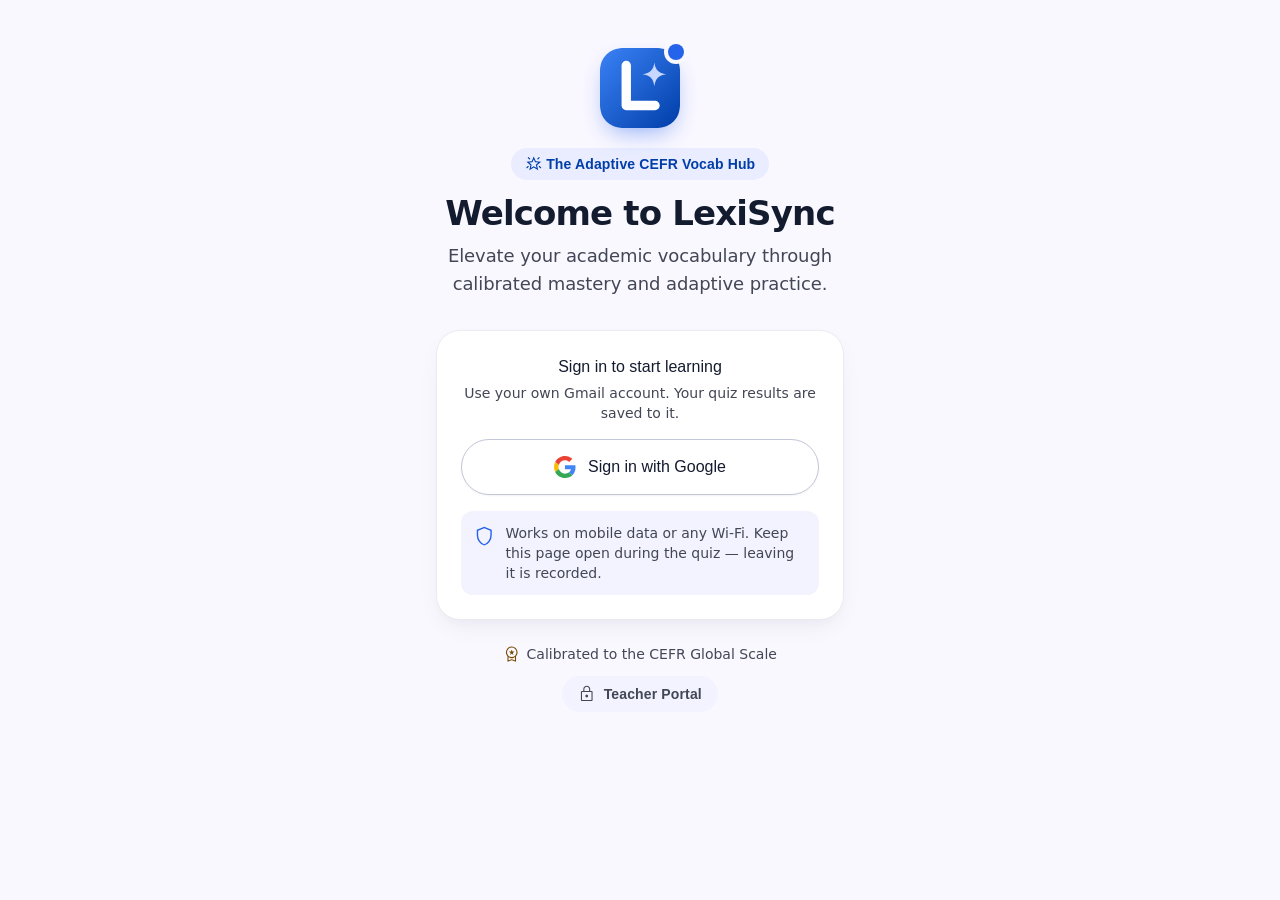
==== commit 464a1a81: "Add files via upload" ====
--- a/index.html
+++ b/index.html
@@ -9,7 +9,7 @@
 <title>LexiSync · Adaptive CEFR Vocab Hub</title>
 <link rel="icon" href="favicon.ico">
 <link rel="preload" href="fonts/inter.woff2" as="font" type="font/woff2" crossorigin>
-<link rel="stylesheet" href="app.css?v=1.1.1">
+<link rel="stylesheet" href="app.css?v=1.1.2">
 </head>
 <body class="min-h-screen bg-surface text-on-surface antialiased">
 <div id="app" class="min-h-screen">
@@ -18,8 +18,8 @@
 <div id="modal-root"></div>
 <div id="toast-root"></div>
 <noscript><p style="padding:24px;font-family:sans-serif">LexiSync needs JavaScript. Please enable it in your browser.</p></noscript>
-<script src="config.js?v=1.1.1"></script>
-<script src="firebase.js?v=1.1.1"></script>
-<script src="app.js?v=1.1.1"></script>
+<script src="config.js?v=1.1.2"></script>
+<script src="firebase.js?v=1.1.2"></script>
+<script src="app.js?v=1.1.2"></script>
 </body>
 </html>
